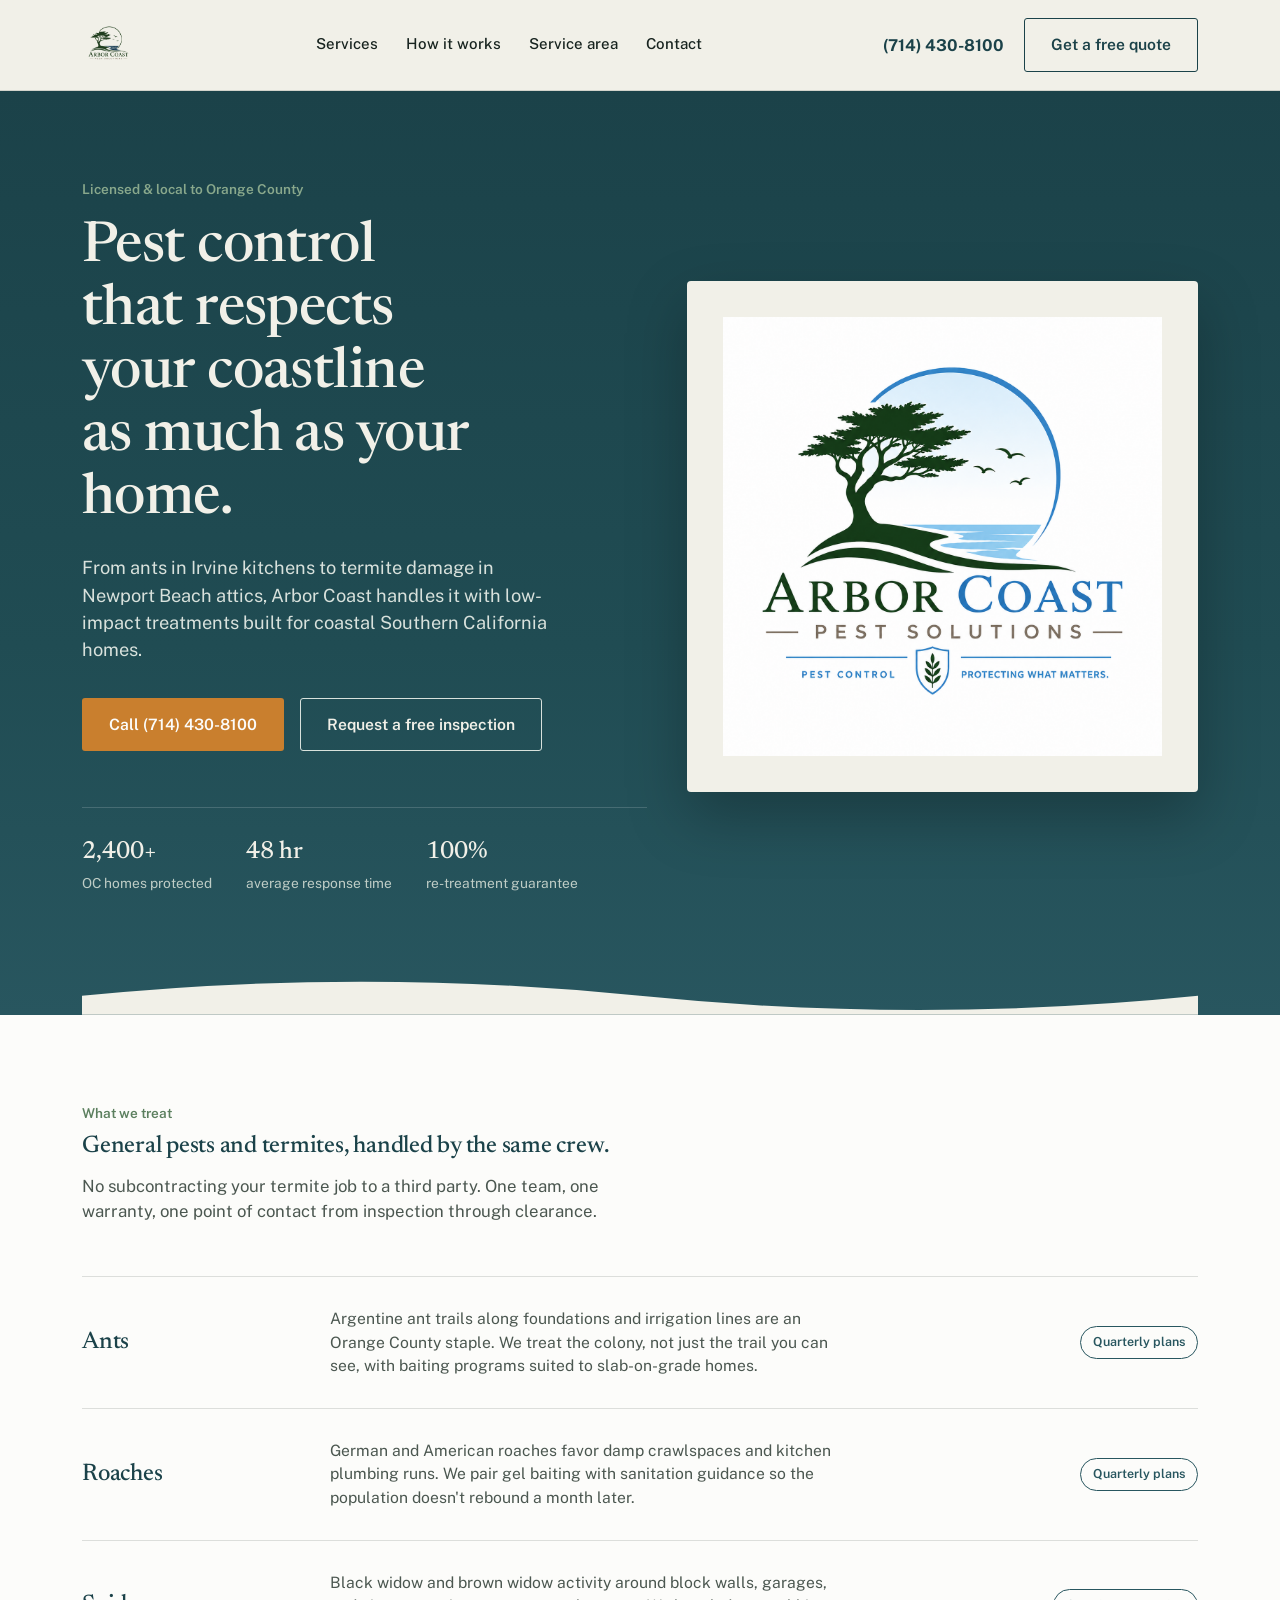
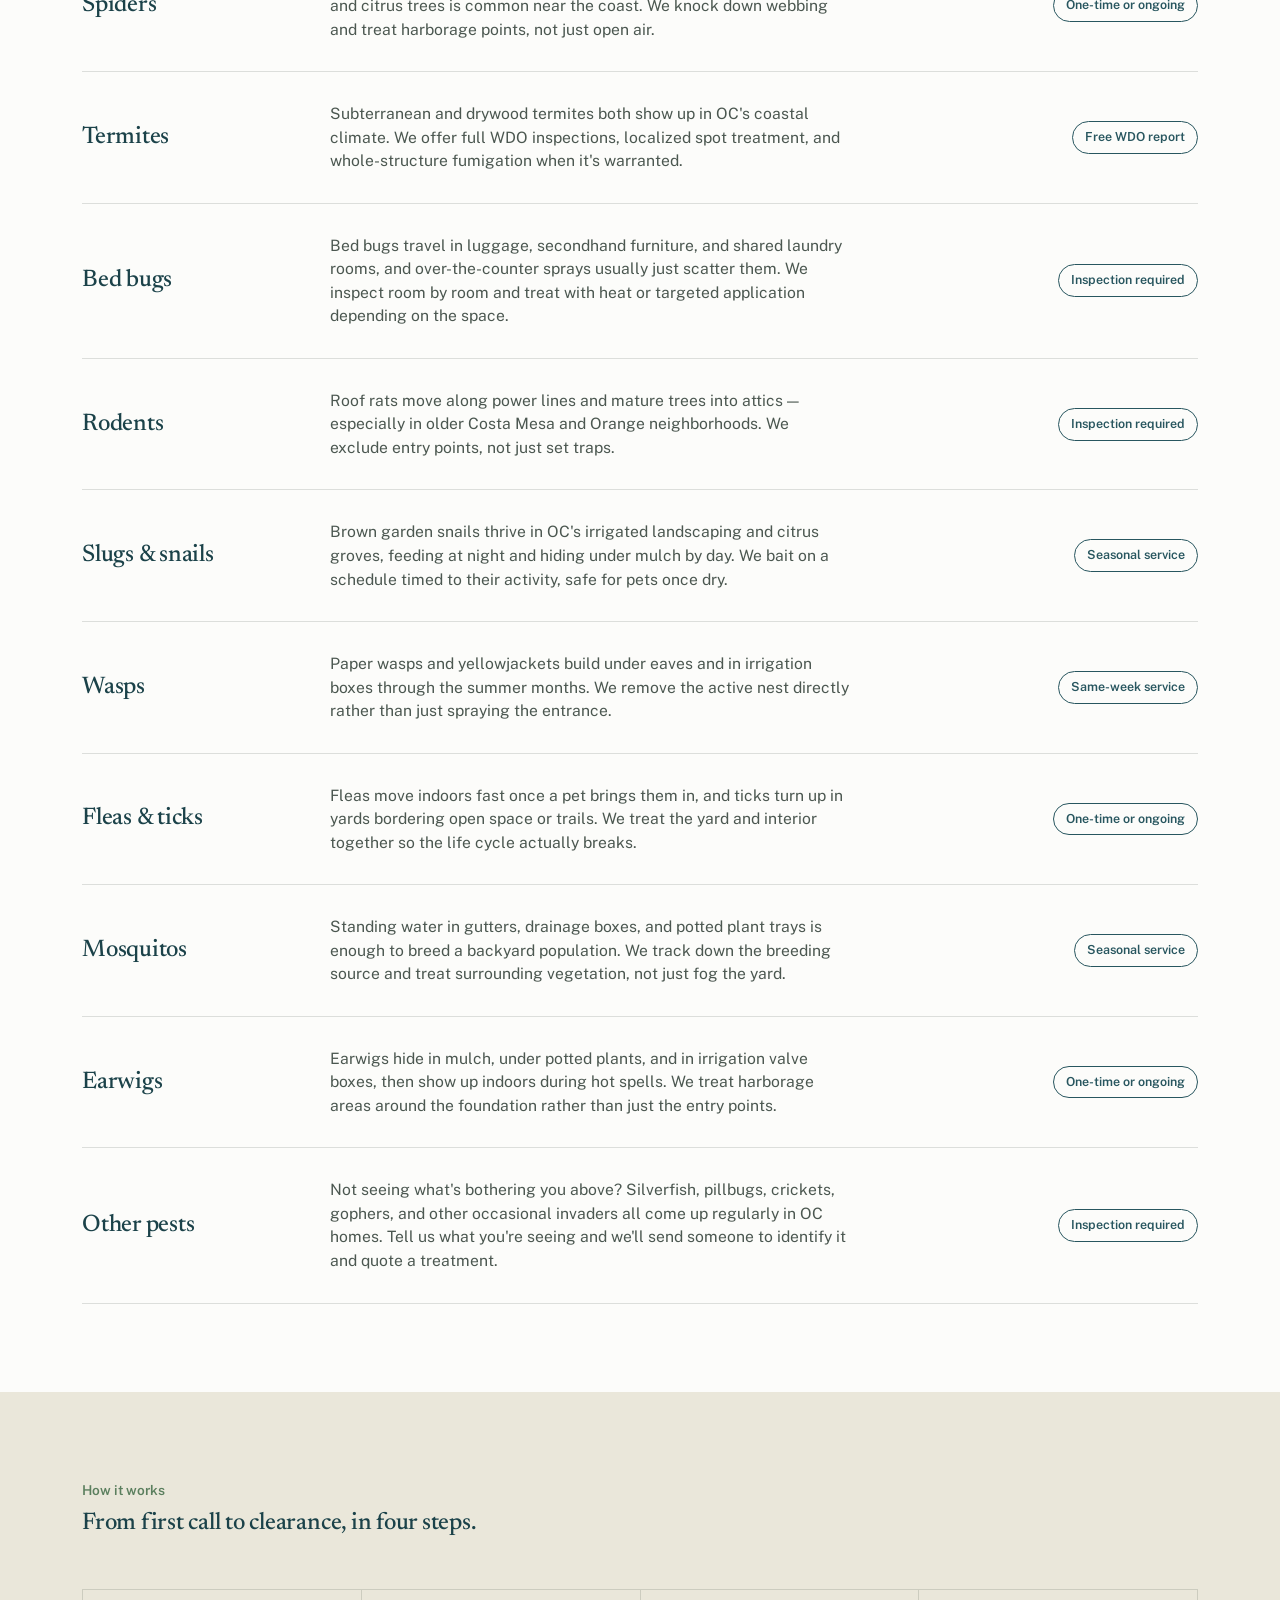
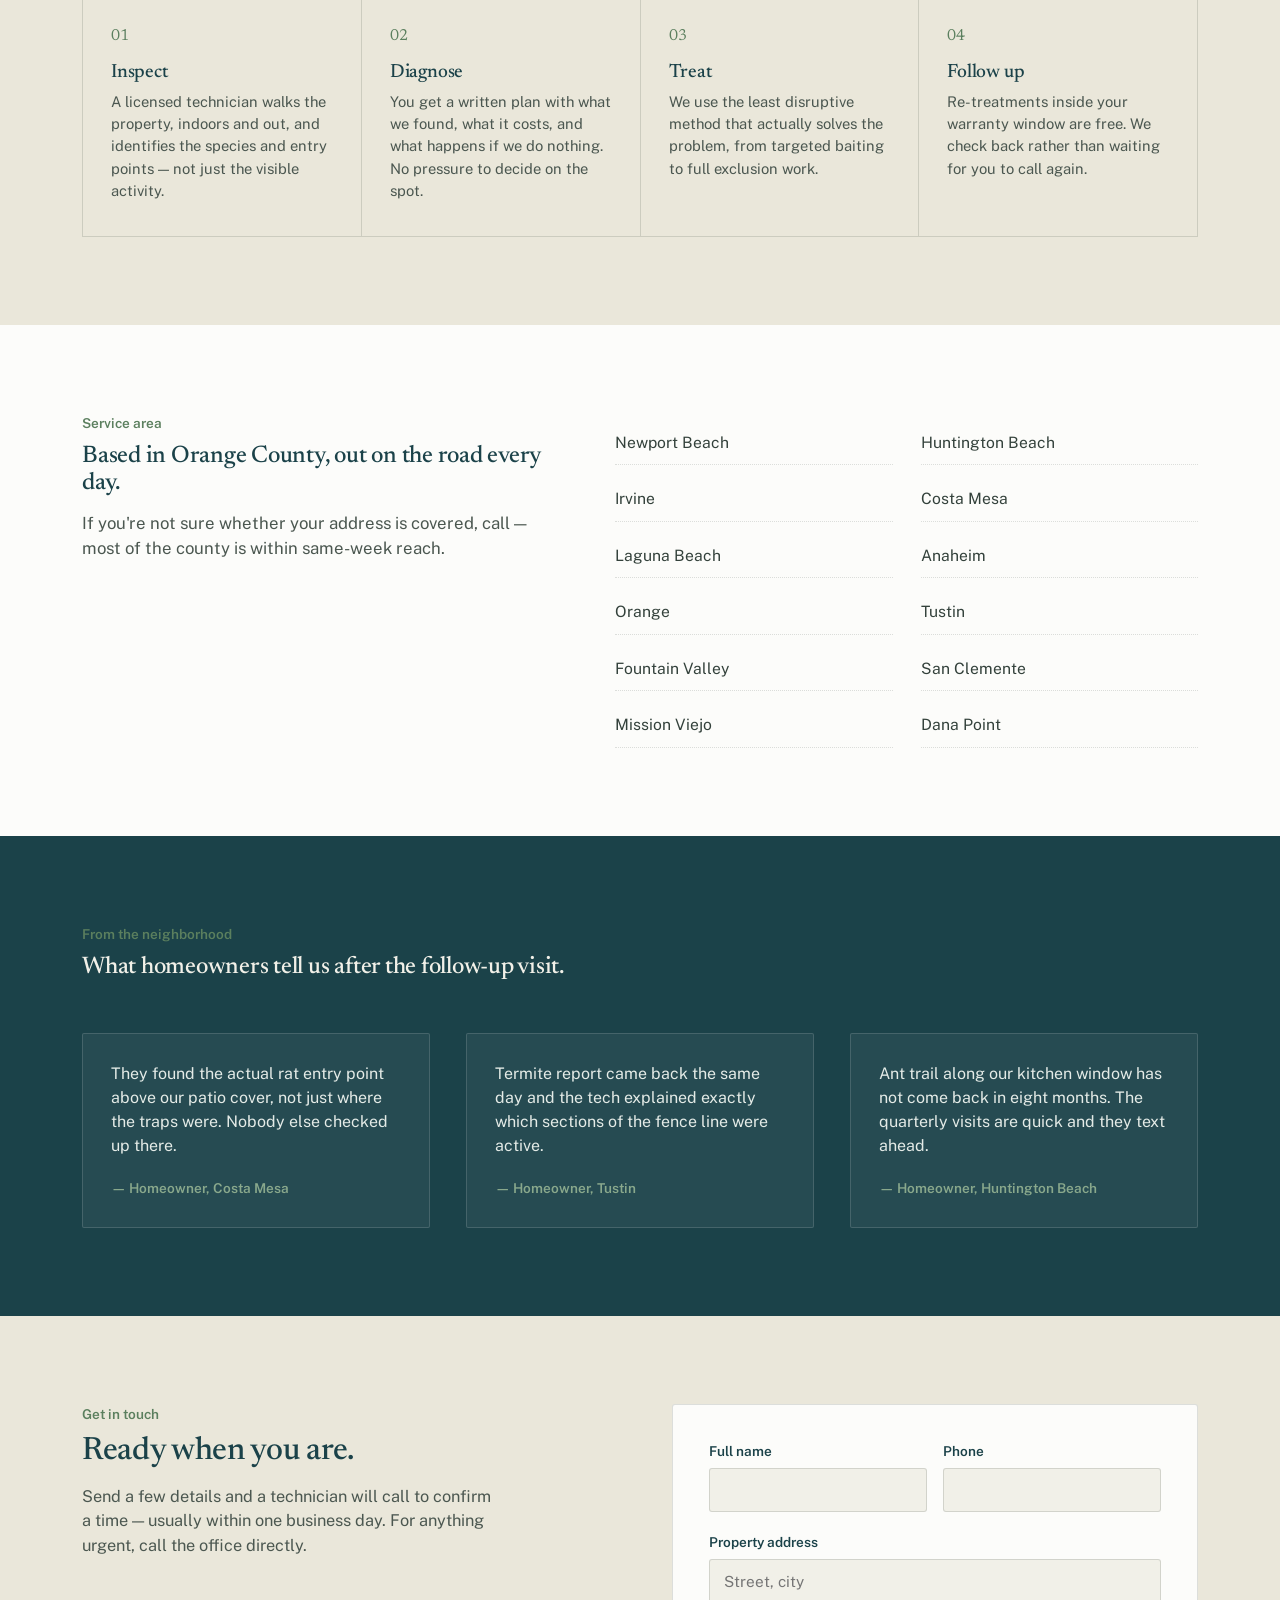
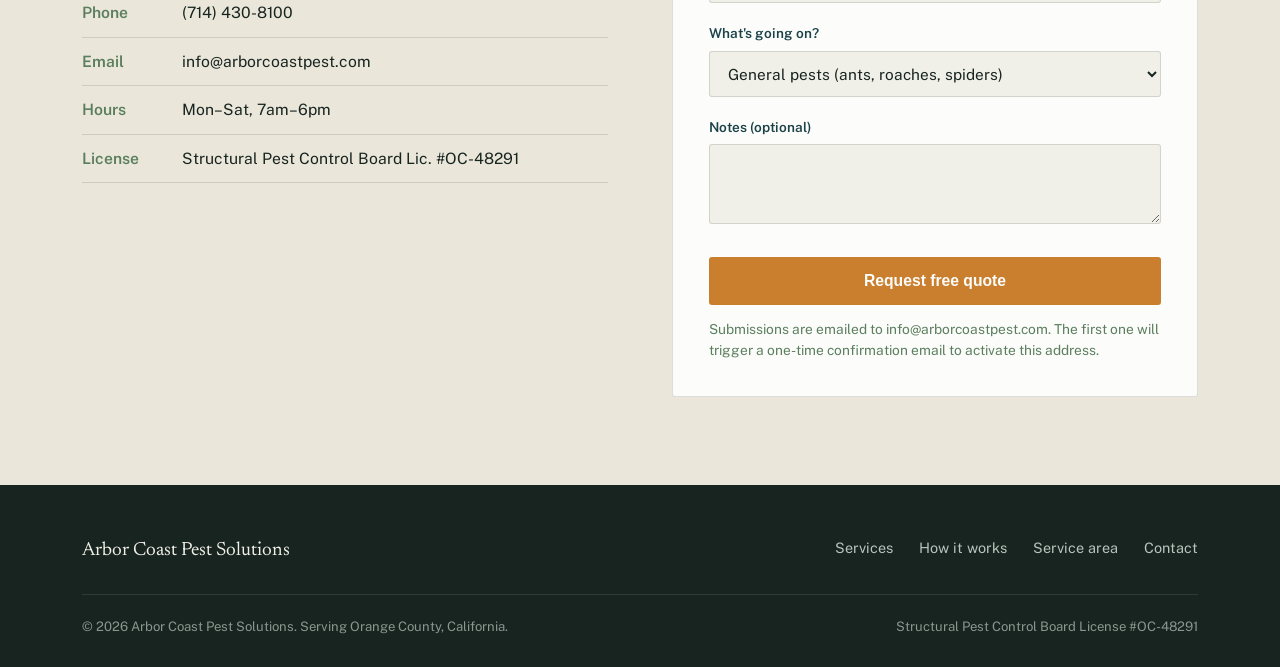
==== index.html @ d0dc1630 "updated link for styles" ====
<!DOCTYPE html>
<html lang="en">
<head>
<meta charset="UTF-8">
<meta name="viewport" content="width=device-width, initial-scale=1.0">
<title>Arbor Coast Pest Solutions | Orange County Pest & Termite Control</title>
<link rel="preconnect" href="https://fonts.googleapis.com">
<link rel="preconnect" href="https://fonts.gstatic.com" crossorigin>
<link href="https://fonts.googleapis.com/css2?family=Newsreader:ital,opsz,wght@0,6..72,400;0,6..72,500;0,6..72,600;1,6..72,400&family=Public+Sans:wght@400;500;600;700&display=swap" rel="stylesheet">
<link rel="stylesheet" href="css/styles.css">
</head>
<body>

<header>
  <div class="header-row">
    <a class="logo" href="#">
      <img src="images/header-logo.png" alt="Arbor Coast Pest Solutions">
    </a>
    <nav class="nav-links">
      <a href="#services">Services</a>
      <a href="#process">How it works</a>
      <a href="#coverage">Service area</a>
      <a href="#contact">Contact</a>
    </nav>
    <div class="header-cta">
      <a class="phone-link" href="tel:+17144308100">(714) 430-8100</a>
      <a class="btn btn-outline" href="#contact">Get a free quote</a>
    </div>
  </div>
</header>

<section class="hero">
  <div class="wrap">
    <div class="hero-grid">
      <div>
        <div class="hero-eyebrow">Licensed &amp; local to Orange County</div>
        <h1>Pest control that respects your coastline as much as your home.</h1>
        <p class="lede">From ants in Irvine kitchens to termite damage in Newport Beach attics, Arbor Coast handles it with low-impact treatments built for coastal Southern California homes.</p>
        <div class="hero-ctas">
          <a class="btn btn-amber" href="tel:+17144308100">Call (714) 430-8100</a>
          <a class="btn btn-outline" style="border-color:#D8E1DC;color:#F1F0E8;" href="#contact">Request a free inspection</a>
        </div>
        <div class="hero-trust">
          <div><strong>2,400+</strong>OC homes protected</div>
          <div><strong>48 hr</strong>average response time</div>
          <div><strong>100%</strong>re-treatment guarantee</div>
        </div>
      </div>
      <div class="hero-image">
        <img src="images/hero-logo.png" alt="Arbor Coast Pest Solutions logo">
      </div>
    </div>

    <svg class="horizon" viewBox="0 0 1180 60" preserveAspectRatio="none" xmlns="http://www.w3.org/2000/svg">
      <path d="M0 40 Q295 10 590 40 T1180 40 V60 H0 Z" fill="#F1F0E8"/>
    </svg>
  </div>
</section>

<section class="services" id="services">
  <div class="wrap">
    <div class="section-head">
      <div class="kicker">What we treat</div>
      <h2>General pests and termites, handled by the same crew.</h2>
      <p>No subcontracting your termite job to a third party. One team, one warranty, one point of contact from inspection through clearance.</p>
    </div>
    <div class="service-list">
      <div class="service-row">
        <h3>Ants</h3>
        <p>Argentine ant trails along foundations and irrigation lines are an Orange County staple. We treat the colony, not just the trail you can see, with baiting programs suited to slab-on-grade homes.</p>
        <span class="service-tag">Quarterly plans</span>
      </div>
      <div class="service-row">
        <h3>Roaches</h3>
        <p>German and American roaches favor damp crawlspaces and kitchen plumbing runs. We pair gel baiting with sanitation guidance so the population doesn't rebound a month later.</p>
        <span class="service-tag">Quarterly plans</span>
      </div>
      <div class="service-row">
        <h3>Spiders</h3>
        <p>Black widow and brown widow activity around block walls, garages, and citrus trees is common near the coast. We knock down webbing and treat harborage points, not just open air.</p>
        <span class="service-tag">One-time or ongoing</span>
      </div>
      <div class="service-row">
        <h3>Termites</h3>
        <p>Subterranean and drywood termites both show up in OC's coastal climate. We offer full WDO inspections, localized spot treatment, and whole-structure fumigation when it's warranted.</p>
        <span class="service-tag">Free WDO report</span>
      </div>
      <div class="service-row">
        <h3>Bed bugs</h3>
        <p>Bed bugs travel in luggage, secondhand furniture, and shared laundry rooms, and over-the-counter sprays usually just scatter them. We inspect room by room and treat with heat or targeted application depending on the space.</p>
        <span class="service-tag">Inspection required</span>
      </div>
      <div class="service-row">
        <h3>Rodents</h3>
        <p>Roof rats move along power lines and mature trees into attics — especially in older Costa Mesa and Orange neighborhoods. We exclude entry points, not just set traps.</p>
        <span class="service-tag">Inspection required</span>
      </div>
      <div class="service-row">
        <h3>Slugs &amp; snails</h3>
        <p>Brown garden snails thrive in OC's irrigated landscaping and citrus groves, feeding at night and hiding under mulch by day. We bait on a schedule timed to their activity, safe for pets once dry.</p>
        <span class="service-tag">Seasonal service</span>
      </div>
      <div class="service-row">
        <h3>Wasps</h3>
        <p>Paper wasps and yellowjackets build under eaves and in irrigation boxes through the summer months. We remove the active nest directly rather than just spraying the entrance.</p>
        <span class="service-tag">Same-week service</span>
      </div>
      <div class="service-row">
        <h3>Fleas &amp; ticks</h3>
        <p>Fleas move indoors fast once a pet brings them in, and ticks turn up in yards bordering open space or trails. We treat the yard and interior together so the life cycle actually breaks.</p>
        <span class="service-tag">One-time or ongoing</span>
      </div>
      <div class="service-row">
        <h3>Mosquitos</h3>
        <p>Standing water in gutters, drainage boxes, and potted plant trays is enough to breed a backyard population. We track down the breeding source and treat surrounding vegetation, not just fog the yard.</p>
        <span class="service-tag">Seasonal service</span>
      </div>
      <div class="service-row">
        <h3>Earwigs</h3>
        <p>Earwigs hide in mulch, under potted plants, and in irrigation valve boxes, then show up indoors during hot spells. We treat harborage areas around the foundation rather than just the entry points.</p>
        <span class="service-tag">One-time or ongoing</span>
      </div>
      <div class="service-row">
        <h3>Other pests</h3>
        <p>Not seeing what's bothering you above? Silverfish, pillbugs, crickets, gophers, and other occasional invaders all come up regularly in OC homes. Tell us what you're seeing and we'll send someone to identify it and quote a treatment.</p>
        <span class="service-tag">Inspection required</span>
      </div>
    </div>
  </div>
</section>

<section class="process" id="process">
  <div class="wrap">
    <div class="section-head">
      <div class="kicker">How it works</div>
      <h2>From first call to clearance, in four steps.</h2>
    </div>
    <div class="process-grid">
      <div class="process-step">
        <div class="process-num">01</div>
        <h3>Inspect</h3>
        <p>A licensed technician walks the property, indoors and out, and identifies the species and entry points — not just the visible activity.</p>
      </div>
      <div class="process-step">
        <div class="process-num">02</div>
        <h3>Diagnose</h3>
        <p>You get a written plan with what we found, what it costs, and what happens if we do nothing. No pressure to decide on the spot.</p>
      </div>
      <div class="process-step">
        <div class="process-num">03</div>
        <h3>Treat</h3>
        <p>We use the least disruptive method that actually solves the problem, from targeted baiting to full exclusion work.</p>
      </div>
      <div class="process-step">
        <div class="process-num">04</div>
        <h3>Follow up</h3>
        <p>Re-treatments inside your warranty window are free. We check back rather than waiting for you to call again.</p>
      </div>
    </div>
  </div>
</section>

<section class="coverage" id="coverage">
  <div class="wrap coverage-grid">
    <div class="section-head" style="margin-bottom:0;">
      <div class="kicker">Service area</div>
      <h2>Based in Orange County, out on the road every day.</h2>
      <p>If you're not sure whether your address is covered, call — most of the county is within same-week reach.</p>
    </div>
    <div>
      <div class="city-list">
        <div>Newport Beach</div>
        <div>Huntington Beach</div>
        <div>Irvine</div>
        <div>Costa Mesa</div>
        <div>Laguna Beach</div>
        <div>Anaheim</div>
        <div>Orange</div>
        <div>Tustin</div>
        <div>Fountain Valley</div>
        <div>San Clemente</div>
        <div>Mission Viejo</div>
        <div>Dana Point</div>
      </div>
    </div>
  </div>
</section>

<section class="testimonials">
  <div class="wrap">
    <div class="section-head">
      <div class="kicker">From the neighborhood</div>
      <h2>What homeowners tell us after the follow-up visit.</h2>
    </div>
    <div class="quote-row">
      <div class="quote-card">
        <p>They found the actual rat entry point above our patio cover, not just where the traps were. Nobody else checked up there.</p>
        <div class="quote-name">— Homeowner, Costa Mesa</div>
      </div>
      <div class="quote-card">
        <p>Termite report came back the same day and the tech explained exactly which sections of the fence line were active.</p>
        <div class="quote-name">— Homeowner, Tustin</div>
      </div>
      <div class="quote-card">
        <p>Ant trail along our kitchen window has not come back in eight months. The quarterly visits are quick and they text ahead.</p>
        <div class="quote-name">— Homeowner, Huntington Beach</div>
      </div>
    </div>
  </div>
</section>

<section class="contact" id="contact">
  <div class="wrap contact-grid">
    <div class="contact-info">
      <div class="kicker">Get in touch</div>
      <h2>Ready when you are.</h2>
      <p>Send a few details and a technician will call to confirm a time — usually within one business day. For anything urgent, call the office directly.</p>
      <div class="contact-detail">
        <div><span class="label">Phone</span><a href="tel:+17144308100">(714) 430-8100</a></div>
        <div><span class="label">Email</span><a href="mailto:info@arborcoastpest.com">info@arborcoastpest.com</a></div>
        <div><span class="label">Hours</span><span>Mon–Sat, 7am–6pm</span></div>
        <div><span class="label">License</span><span>Structural Pest Control Board Lic. #OC-48291</span></div>
      </div>
    </div>
    <form action="https://formsubmit.co/info@arborcoastpest.com" method="POST">
      <input type="hidden" name="_subject" value="New quote request — Arbor Coast Pest Solutions">
      <input type="hidden" name="_template" value="table">
      <input type="text" name="_honey" style="display:none" tabindex="-1" autocomplete="off">
      <div class="field-row">
        <div class="field">
          <label for="name">Full name</label>
          <input id="name" name="name" type="text" required>
        </div>
        <div class="field">
          <label for="phone">Phone</label>
          <input id="phone" name="phone" type="tel" required>
        </div>
      </div>
      <div class="field">
        <label for="address">Property address</label>
        <input id="address" name="address" type="text" placeholder="Street, city">
      </div>
      <div class="field">
        <label for="issue">What's going on?</label>
        <select id="issue" name="issue">
          <option>General pests (ants, roaches, spiders)</option>
          <option>Termites / WDO inspection</option>
          <option>Bed bugs</option>
          <option>Rodents</option>
          <option>Wasps</option>
          <option>Fleas / ticks</option>
          <option>Mosquitos</option>
          <option>Other pest</option>
          <option>Not sure — I'd like an inspection</option>
        </select>
      </div>
      <div class="field">
        <label for="notes">Notes (optional)</label>
        <textarea id="notes" name="notes" rows="3"></textarea>
      </div>
      <button class="btn btn-amber" type="submit">Request free quote</button>
      <p class="form-note" style="margin-top:14px;font-size:0.86rem;color:var(--sage);">Submissions are emailed to info@arborcoastpest.com. The first one will trigger a one-time confirmation email to activate this address.</p>
    </form>
  </div>
</section>

<footer>
  <div class="wrap">
    <div class="footer-row">
      <div class="footer-brand">Arbor Coast Pest Solutions</div>
      <div class="footer-links">
        <a href="#services">Services</a>
        <a href="#process">How it works</a>
        <a href="#coverage">Service area</a>
        <a href="#contact">Contact</a>
      </div>
    </div>
    <div class="footer-bottom">
      <div>© 2026 Arbor Coast Pest Solutions. Serving Orange County, California.</div>
      <div>Structural Pest Control Board License #OC-48291</div>
    </div>
  </div>
</footer>

</body>
</html>
---- css/styles.css ----
:root{
    --ink:#182420;
    --teal-deep:#1B4249;
    --teal-mid:#28565F;
    --sage:#5B7F5E;
    --sage-light:#89A88C;
    --sand:#F1F0E8;
    --sand-warm:#EAE7DA;
    --amber:#C97F2E;
    --amber-dark:#A5661F;
    --line:rgba(24,36,32,0.14);
    --white:#FCFCFA;
  }
  *{box-sizing:border-box;margin:0;padding:0;}
  html{scroll-behavior:smooth;}
  body{
    background:var(--sand);
    color:var(--ink);
    font-family:'Public Sans',sans-serif;
    line-height:1.5;
    -webkit-font-smoothing:antialiased;
  }
  h1,h2,h3{
    font-family:'Newsreader',serif;
    font-weight:500;
    line-height:1.12;
    letter-spacing:-0.01em;
    color:var(--teal-deep);
  }
  a{color:inherit;text-decoration:none;}
  img,svg{display:block;max-width:100%;}
  .wrap{max-width:1180px;margin:0 auto;padding:0 32px;}
  .btn{
    display:inline-flex;align-items:center;gap:8px;
    padding:14px 26px;
    border-radius:3px;
    font-weight:600;
    font-size:0.98rem;
    border:1.5px solid transparent;
    cursor:pointer;
    transition:transform 0.15s ease, box-shadow 0.15s ease;
  }
  .btn:focus-visible{outline:2px solid var(--teal-deep);outline-offset:3px;}
  .btn-amber{background:var(--amber);color:var(--white);}
  .btn-amber:hover{background:var(--amber-dark);}
  .btn-outline{border-color:var(--teal-deep);color:var(--teal-deep);background:transparent;}
  .btn-outline:hover{background:var(--teal-deep);color:var(--white);}

  /* ---------- Header ---------- */
  header{
    position:sticky;top:0;z-index:50;
    background:rgba(241,240,232,0.92);
    backdrop-filter:blur(6px);
    border-bottom:1px solid var(--line);
  }
  .header-row{
    display:flex;align-items:center;justify-content:space-between;
    padding:18px 32px;
    max-width:1180px;margin:0 auto;
  }
  .logo{
    display:flex;align-items:center;
  }
  .logo img{
    height:52px;
    width:auto;
    display:block;
  }
  nav{display:flex;align-items:center;gap:34px;}
  nav a{font-size:0.94rem;font-weight:500;color:var(--ink);}
  nav a:hover{color:var(--teal-deep);}
  .nav-links{display:flex;gap:28px;}
  .header-cta{display:flex;align-items:center;gap:20px;}
  .phone-link{font-weight:700;font-size:1.02rem;color:var(--teal-deep);}
  @media (max-width:860px){
    .nav-links{display:none;}
  }

  /* ---------- Hero ---------- */
  .hero{
    position:relative;
    overflow:hidden;
    background:linear-gradient(180deg,#1B4249 0%,#204c53 60%,#28565F 100%);
    color:var(--sand);
    padding:88px 0 0;
  }
  .hero-grid{
    display:grid;grid-template-columns:1.05fr 0.95fr;gap:40px;
    align-items:center;
  }
  .hero-eyebrow{
    font-size:0.85rem;font-weight:600;color:var(--sage-light);
    margin-bottom:18px;
  }
  .hero h1{
    color:var(--sand);
    font-size:clamp(2.4rem,4.4vw,3.6rem);
    max-width:11.5ch;
  }
  .hero p.lede{
    margin-top:22px;
    font-size:1.14rem;
    max-width:44ch;
    color:#D8E1DC;
  }
  .hero-ctas{display:flex;gap:16px;margin-top:34px;flex-wrap:wrap;}
  .hero-trust{
    display:flex;gap:34px;margin-top:56px;
    padding-top:26px;border-top:1px solid rgba(255,255,255,0.16);
    flex-wrap:wrap;
  }
  .hero-trust div{font-size:0.86rem;color:#BFCDC6;}
  .hero-trust strong{
    display:block;font-family:'Newsreader',serif;font-weight:500;
    font-size:1.55rem;color:var(--sand);margin-bottom:2px;
  }
  .hero-image{
    background:var(--sand);
    border-radius:4px;
    padding:36px;
    box-shadow:0 24px 60px rgba(0,0,0,0.25);
  }
  .hero-image img{
    width:100%;height:auto;
    display:block;
  }
  .horizon{
    width:100%;height:auto;display:block;margin-top:64px;
  }
  @media (max-width:900px){
    .hero-grid{grid-template-columns:1fr;}
  }

  /* ---------- Section basics ---------- */
  section{padding:88px 0;}
  .section-head{max-width:56ch;margin-bottom:52px;}
  .section-head p{margin-top:14px;font-size:1.05rem;color:#4B5750;}
  .kicker{
    font-size:0.85rem;font-weight:600;color:var(--sage);margin-bottom:10px;
  }

  /* ---------- Services ---------- */
  .services{background:var(--white);}
  .service-list{
    display:flex;flex-direction:column;
    border-top:1px solid var(--line);
  }
  .service-row{
    display:grid;grid-template-columns:220px 1fr 140px;
    gap:28px;align-items:center;
    padding:30px 0;
    border-bottom:1px solid var(--line);
  }
  .service-row h3{font-size:1.5rem;font-weight:500;}
  .service-row p{color:#4B5750;font-size:0.98rem;max-width:52ch;}
  .service-tag{
    justify-self:end;
    font-size:0.78rem;font-weight:600;color:var(--teal-mid);
    border:1px solid var(--teal-mid);
    padding:6px 12px;border-radius:20px;
    white-space:nowrap;
  }
  @media (max-width:760px){
    .service-row{grid-template-columns:1fr;gap:8px;}
    .service-tag{justify-self:start;}
  }

  /* ---------- Process ---------- */
  .process{background:var(--sand-warm);}
  .process-grid{
    display:grid;grid-template-columns:repeat(4,1fr);gap:0;
    border-top:1px solid var(--line);border-left:1px solid var(--line);
  }
  .process-step{
    padding:34px 28px;
    border-right:1px solid var(--line);
    border-bottom:1px solid var(--line);
  }
  .process-num{
    font-family:'Newsreader',serif;font-size:1rem;color:var(--sage);
    margin-bottom:14px;
  }
  .process-step h3{font-size:1.2rem;margin-bottom:8px;font-weight:500;}
  .process-step p{font-size:0.92rem;color:#4B5750;}
  @media (max-width:900px){
    .process-grid{grid-template-columns:1fr 1fr;}
  }
  @media (max-width:560px){
    .process-grid{grid-template-columns:1fr;}
  }

  /* ---------- Coverage ---------- */
  .coverage{background:var(--white);}
  .coverage-grid{display:grid;grid-template-columns:0.9fr 1.1fr;gap:56px;align-items:start;}
  .city-list{
    display:grid;grid-template-columns:1fr 1fr;
    gap:12px 28px;margin-top:8px;
  }
  .city-list div{
    font-size:0.98rem;padding:10px 0;
    border-bottom:1px dotted var(--line);
    color:#33413B;
  }
  @media (max-width:860px){
    .coverage-grid{grid-template-columns:1fr;}
  }

  /* ---------- Testimonials ---------- */
  .testimonials{background:var(--teal-deep);color:var(--sand);}
  .testimonials .section-head h2{color:var(--sand);}
  .testimonials .section-head p{color:#C7D4CD;}
  .quote-row{
    display:grid;grid-template-columns:repeat(3,1fr);gap:36px;
  }
  .quote-card{
    background:rgba(255,255,255,0.05);
    border:1px solid rgba(255,255,255,0.14);
    padding:28px;border-radius:2px;
  }
  .quote-card p{font-size:1rem;color:#E4EBE7;}
  .quote-name{
    margin-top:20px;font-size:0.85rem;font-weight:600;color:var(--sage-light);
  }
  @media (max-width:860px){
    .quote-row{grid-template-columns:1fr;}
  }

  /* ---------- Contact / form ---------- */
  .contact{background:var(--sand-warm);}
  .contact-grid{
    display:grid;grid-template-columns:1fr 1fr;gap:64px;align-items:start;
  }
  .contact-info h2{font-size:2rem;}
  .contact-info p{margin-top:14px;color:#4B5750;font-size:1.02rem;max-width:42ch;}
  .contact-detail{margin-top:32px;}
  .contact-detail div{
    display:flex;gap:12px;padding:12px 0;
    border-bottom:1px solid var(--line);
    font-size:0.98rem;
  }
  .contact-detail span.label{color:var(--sage);font-weight:600;min-width:88px;}

  form{
    background:var(--white);
    border:1px solid var(--line);
    padding:36px;border-radius:3px;
  }
  .field{margin-bottom:20px;}
  .field label{
    display:block;font-size:0.85rem;font-weight:600;margin-bottom:7px;color:var(--teal-deep);
  }
  .field input,.field select,.field textarea{
    width:100%;padding:12px 14px;
    border:1.5px solid var(--line);border-radius:3px;
    font-family:inherit;font-size:0.96rem;background:var(--sand);
    color:var(--ink);
  }
  .field input:focus,.field select:focus,.field textarea:focus{
    outline:none;border-color:var(--teal-mid);
  }
  .field-row{display:grid;grid-template-columns:1fr 1fr;gap:16px;}
  form .btn{width:100%;justify-content:center;margin-top:6px;}
  @media (max-width:860px){
    .contact-grid{grid-template-columns:1fr;}
  }

  /* ---------- Footer ---------- */
  footer{
    background:var(--ink);color:#B9C4BE;
    padding:52px 0 30px;
  }
  .footer-row{
    display:flex;justify-content:space-between;flex-wrap:wrap;gap:24px;
    padding-bottom:28px;border-bottom:1px solid rgba(255,255,255,0.1);
  }
  .footer-brand{font-family:'Newsreader',serif;color:var(--sand);font-size:1.2rem;}
  .footer-links{display:flex;gap:26px;flex-wrap:wrap;font-size:0.9rem;}
  .footer-bottom{
    display:flex;justify-content:space-between;flex-wrap:wrap;gap:10px;
    padding-top:22px;font-size:0.82rem;color:#8A968F;
  }
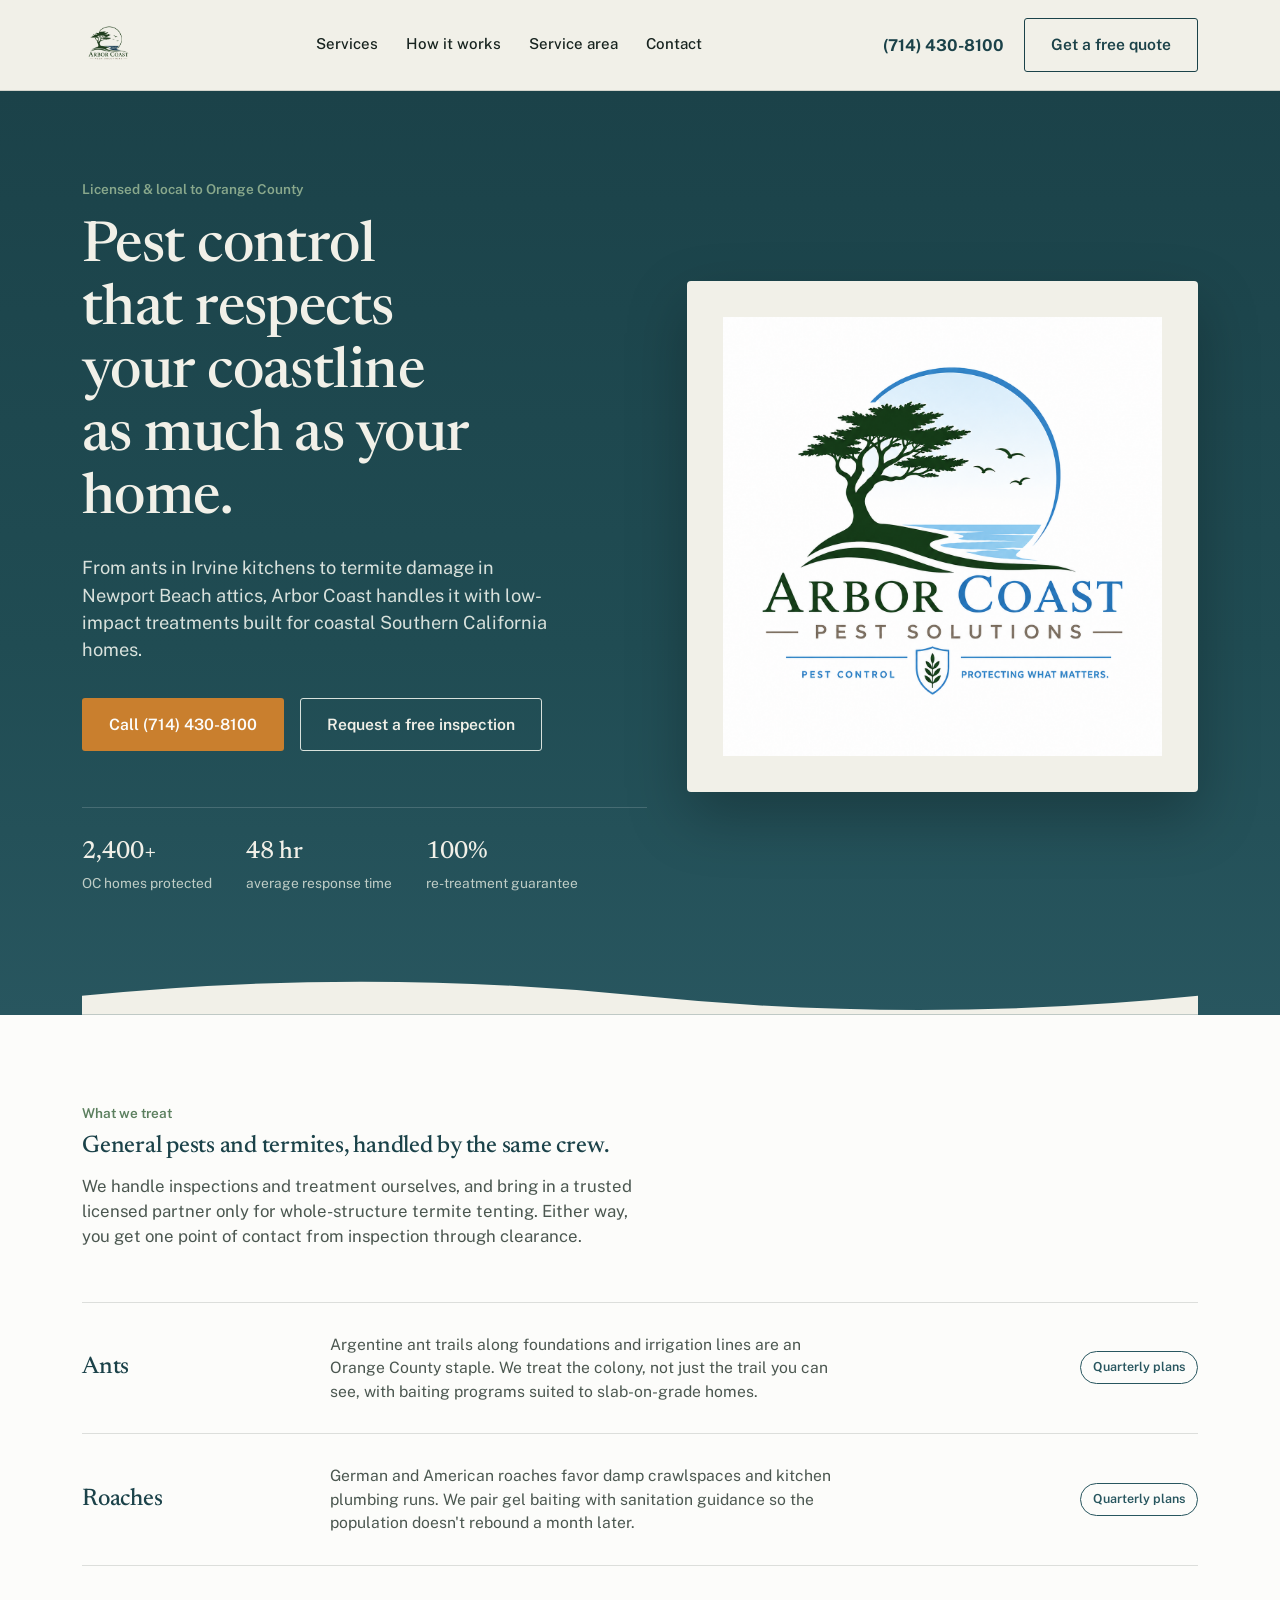
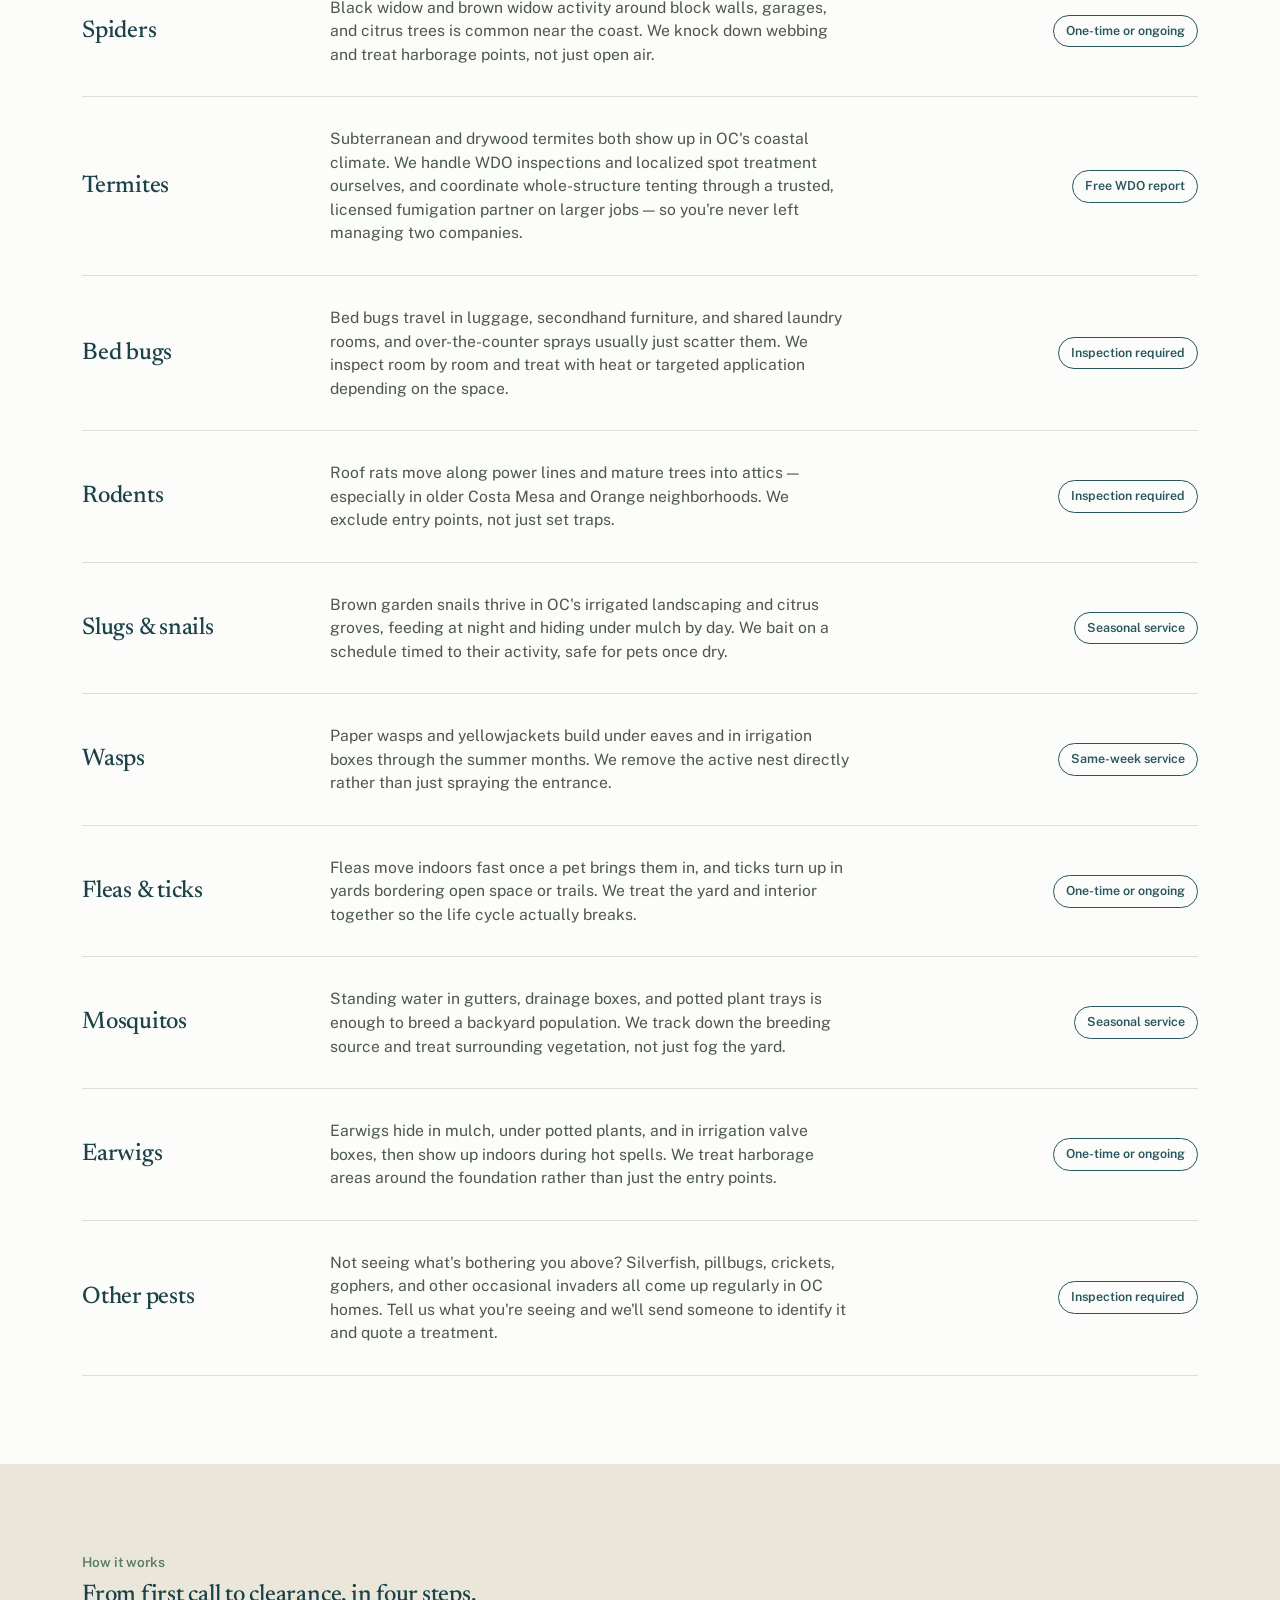
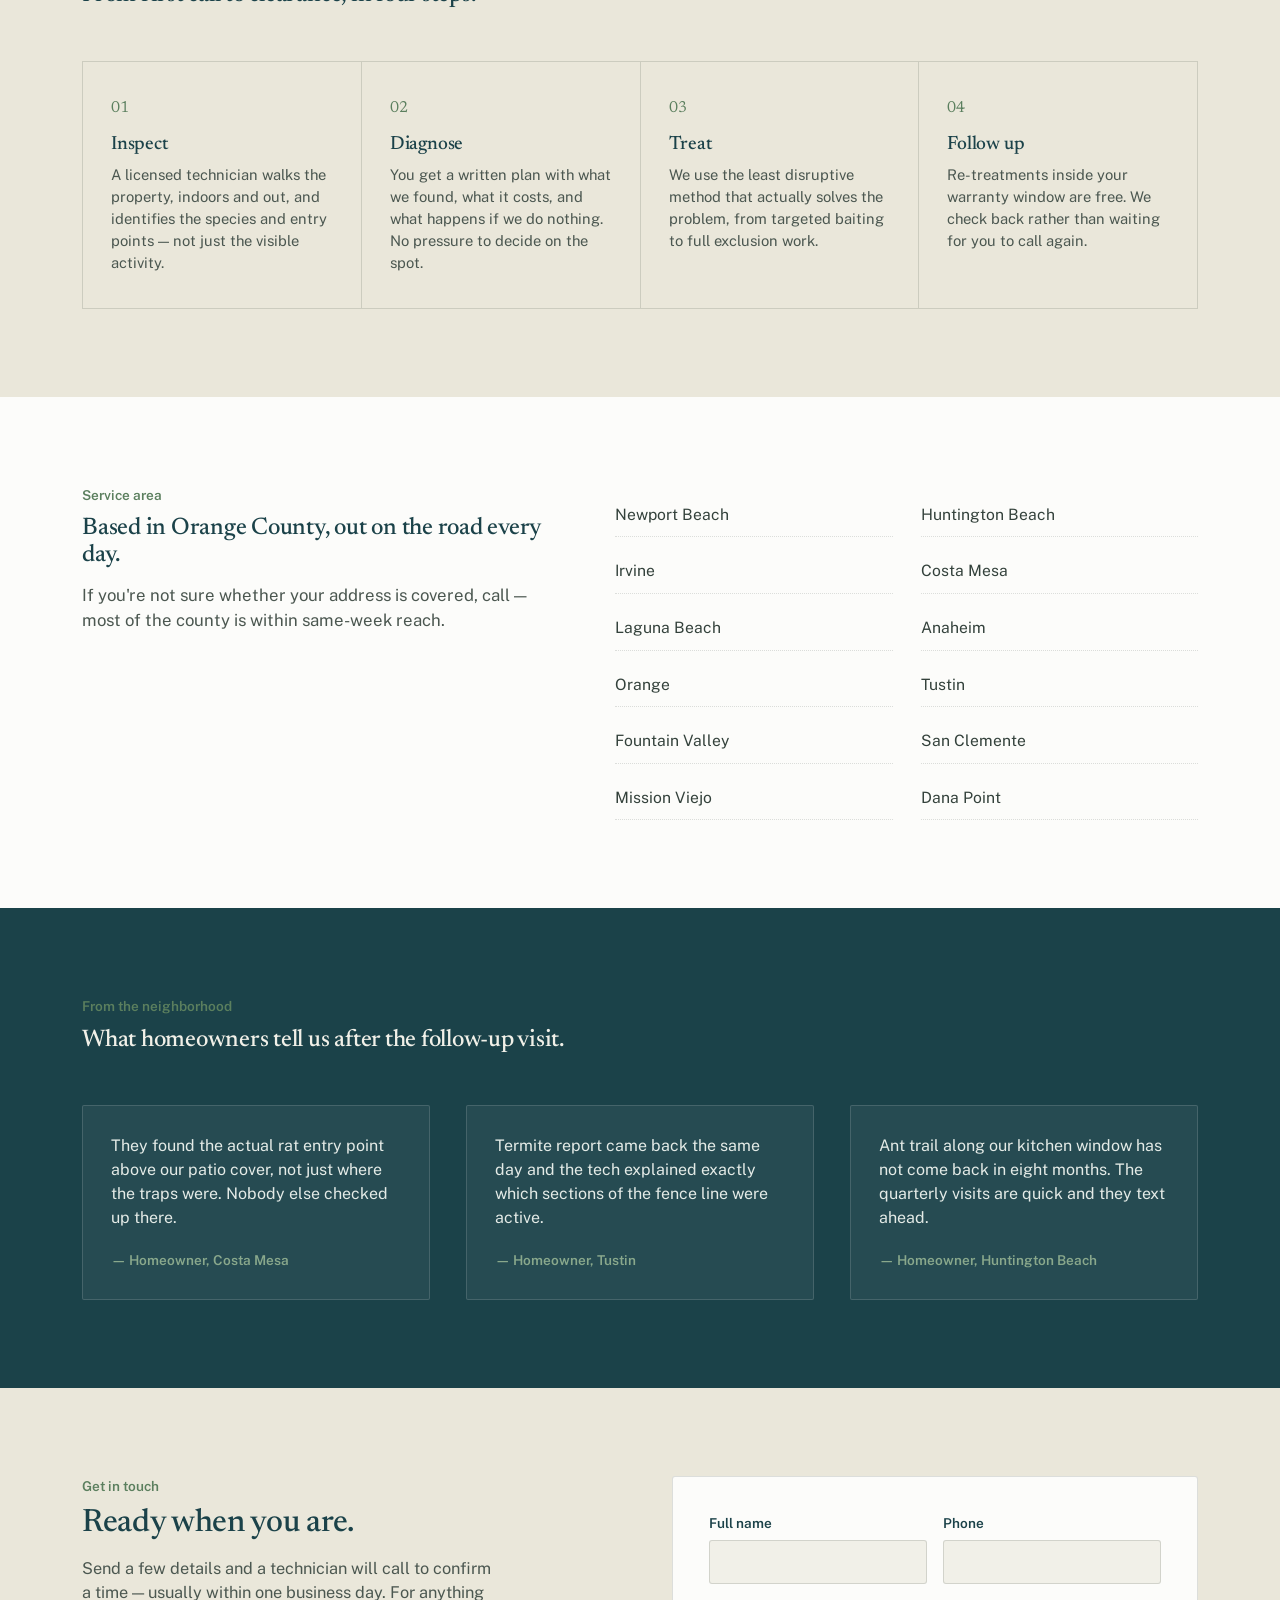
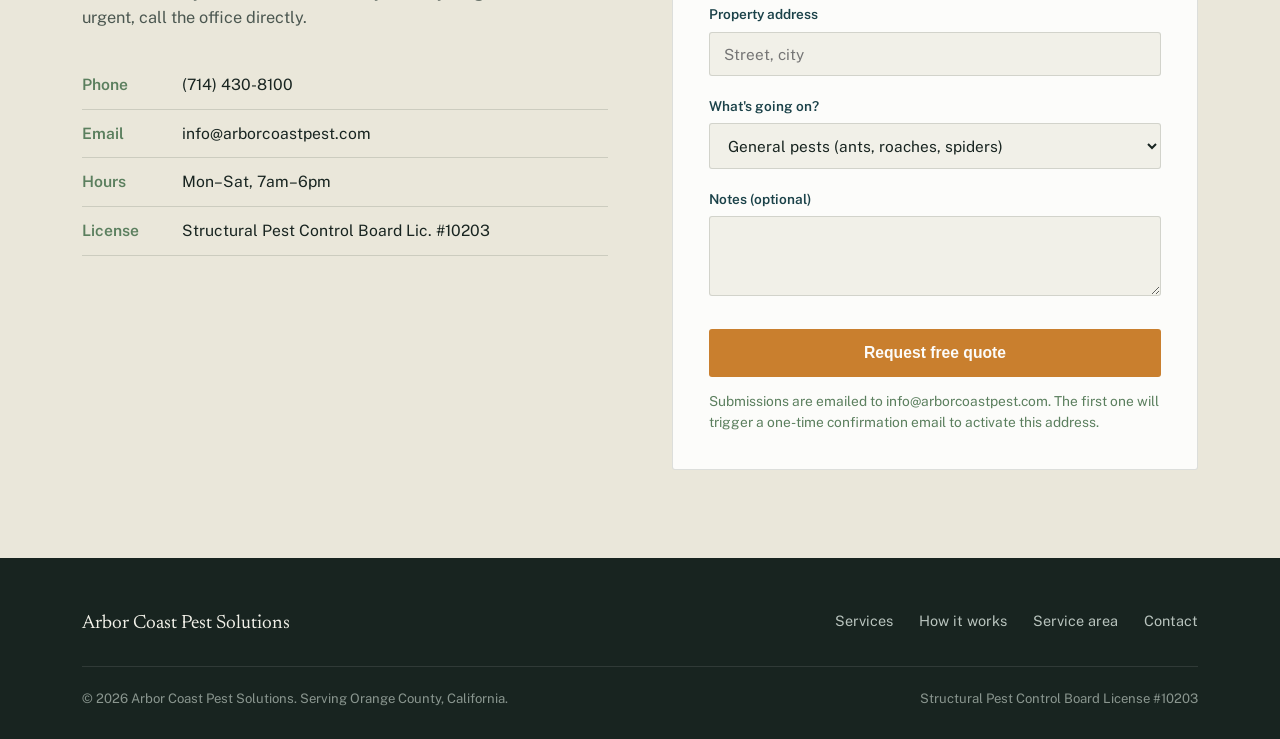
==== commit 01e5a534: "changed verbage for termites" ====
--- a/index.html
+++ b/index.html
@@ -62,7 +62,7 @@
     <div class="section-head">
       <div class="kicker">What we treat</div>
       <h2>General pests and termites, handled by the same crew.</h2>
-      <p>No subcontracting your termite job to a third party. One team, one warranty, one point of contact from inspection through clearance.</p>
+      <p>We handle inspections and treatment ourselves, and bring in a trusted licensed partner only for whole-structure termite tenting. Either way, you get one point of contact from inspection through clearance.</p>
     </div>
     <div class="service-list">
       <div class="service-row">
@@ -82,7 +82,7 @@
       </div>
       <div class="service-row">
         <h3>Termites</h3>
-        <p>Subterranean and drywood termites both show up in OC's coastal climate. We offer full WDO inspections, localized spot treatment, and whole-structure fumigation when it's warranted.</p>
+        <p>Subterranean and drywood termites both show up in OC's coastal climate. We handle WDO inspections and localized spot treatment ourselves, and coordinate whole-structure tenting through a trusted, licensed fumigation partner on larger jobs — so you're never left managing two companies.</p>
         <span class="service-tag">Free WDO report</span>
       </div>
       <div class="service-row">
@@ -219,7 +219,7 @@
         <div><span class="label">Phone</span><a href="tel:+17144308100">(714) 430-8100</a></div>
         <div><span class="label">Email</span><a href="mailto:info@arborcoastpest.com">info@arborcoastpest.com</a></div>
         <div><span class="label">Hours</span><span>Mon–Sat, 7am–6pm</span></div>
-        <div><span class="label">License</span><span>Structural Pest Control Board Lic. #OC-48291</span></div>
+        <div><span class="label">License</span><span>Structural Pest Control Board Lic. #10203</span></div>
       </div>
     </div>
     <form action="https://formsubmit.co/info@arborcoastpest.com" method="POST">
@@ -277,7 +277,7 @@
     </div>
     <div class="footer-bottom">
       <div>© 2026 Arbor Coast Pest Solutions. Serving Orange County, California.</div>
-      <div>Structural Pest Control Board License #OC-48291</div>
+      <div>Structural Pest Control Board License #10203</div>
     </div>
   </div>
 </footer>
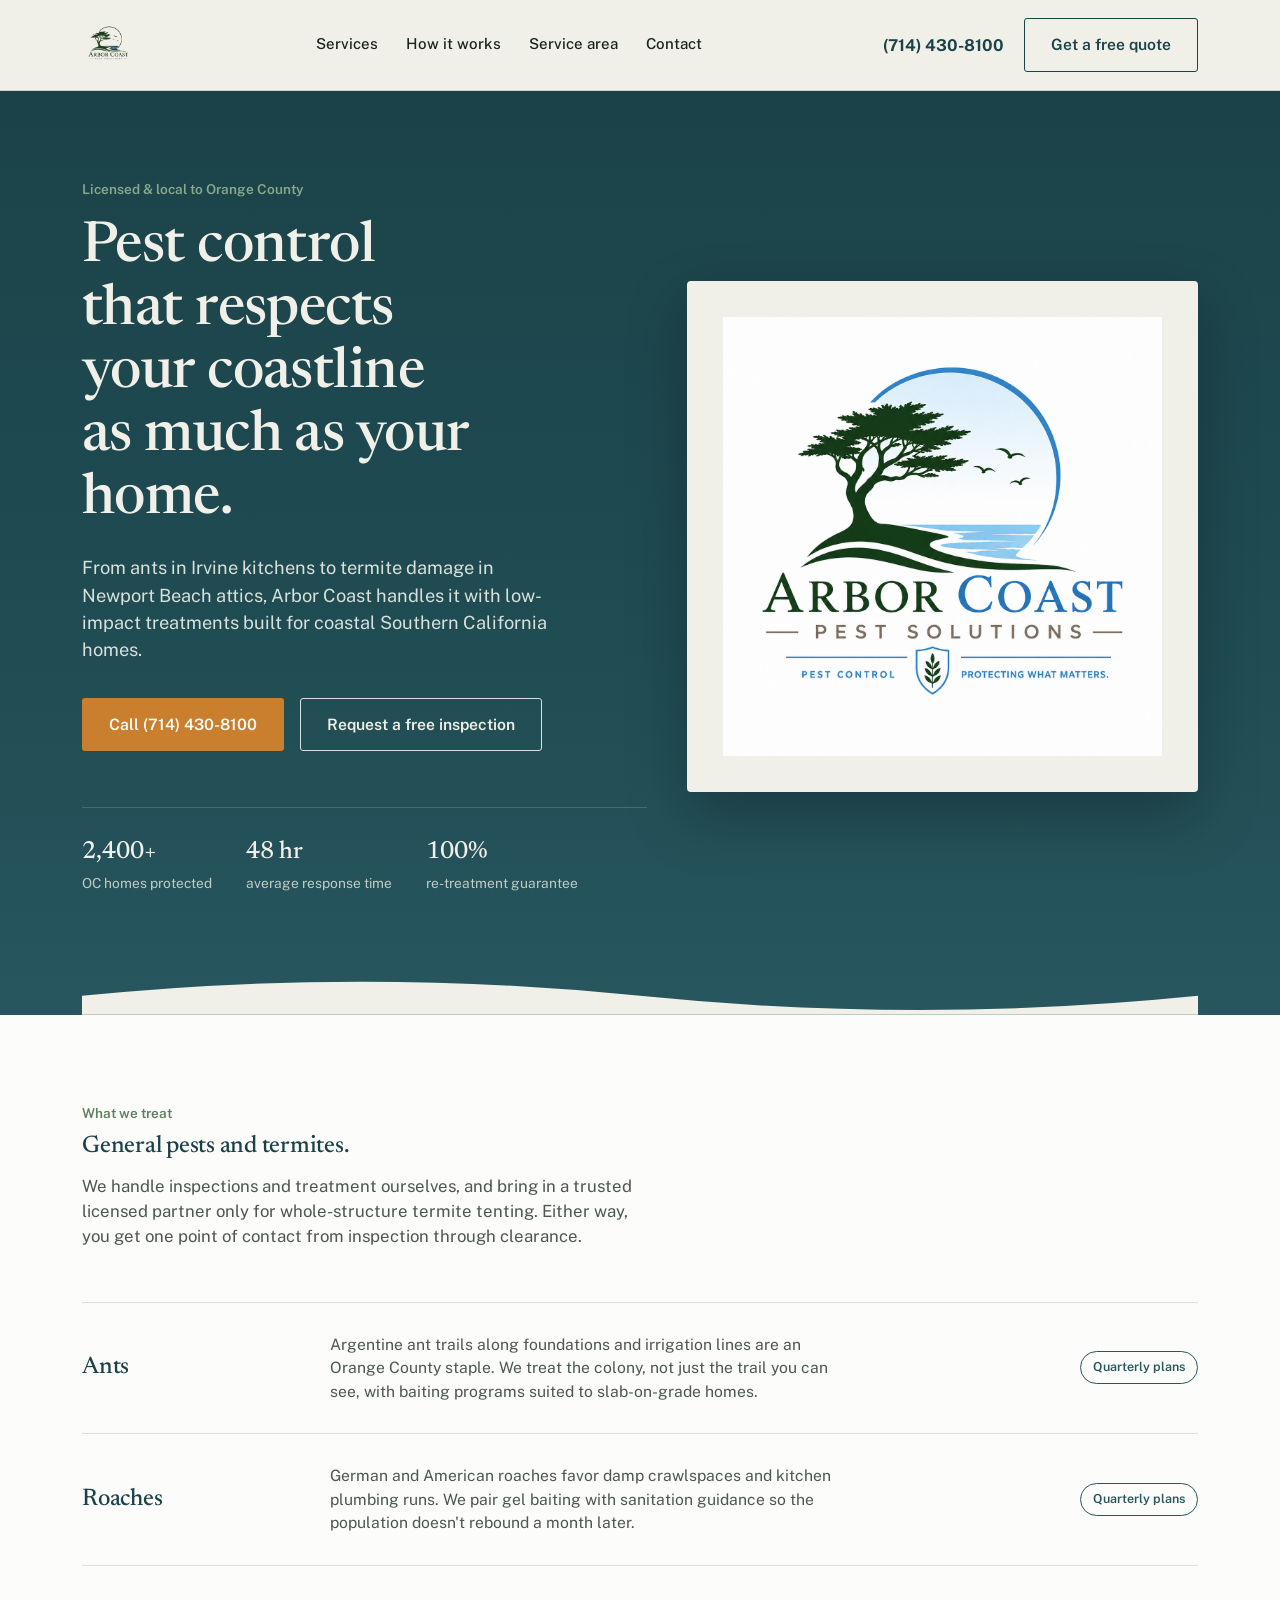
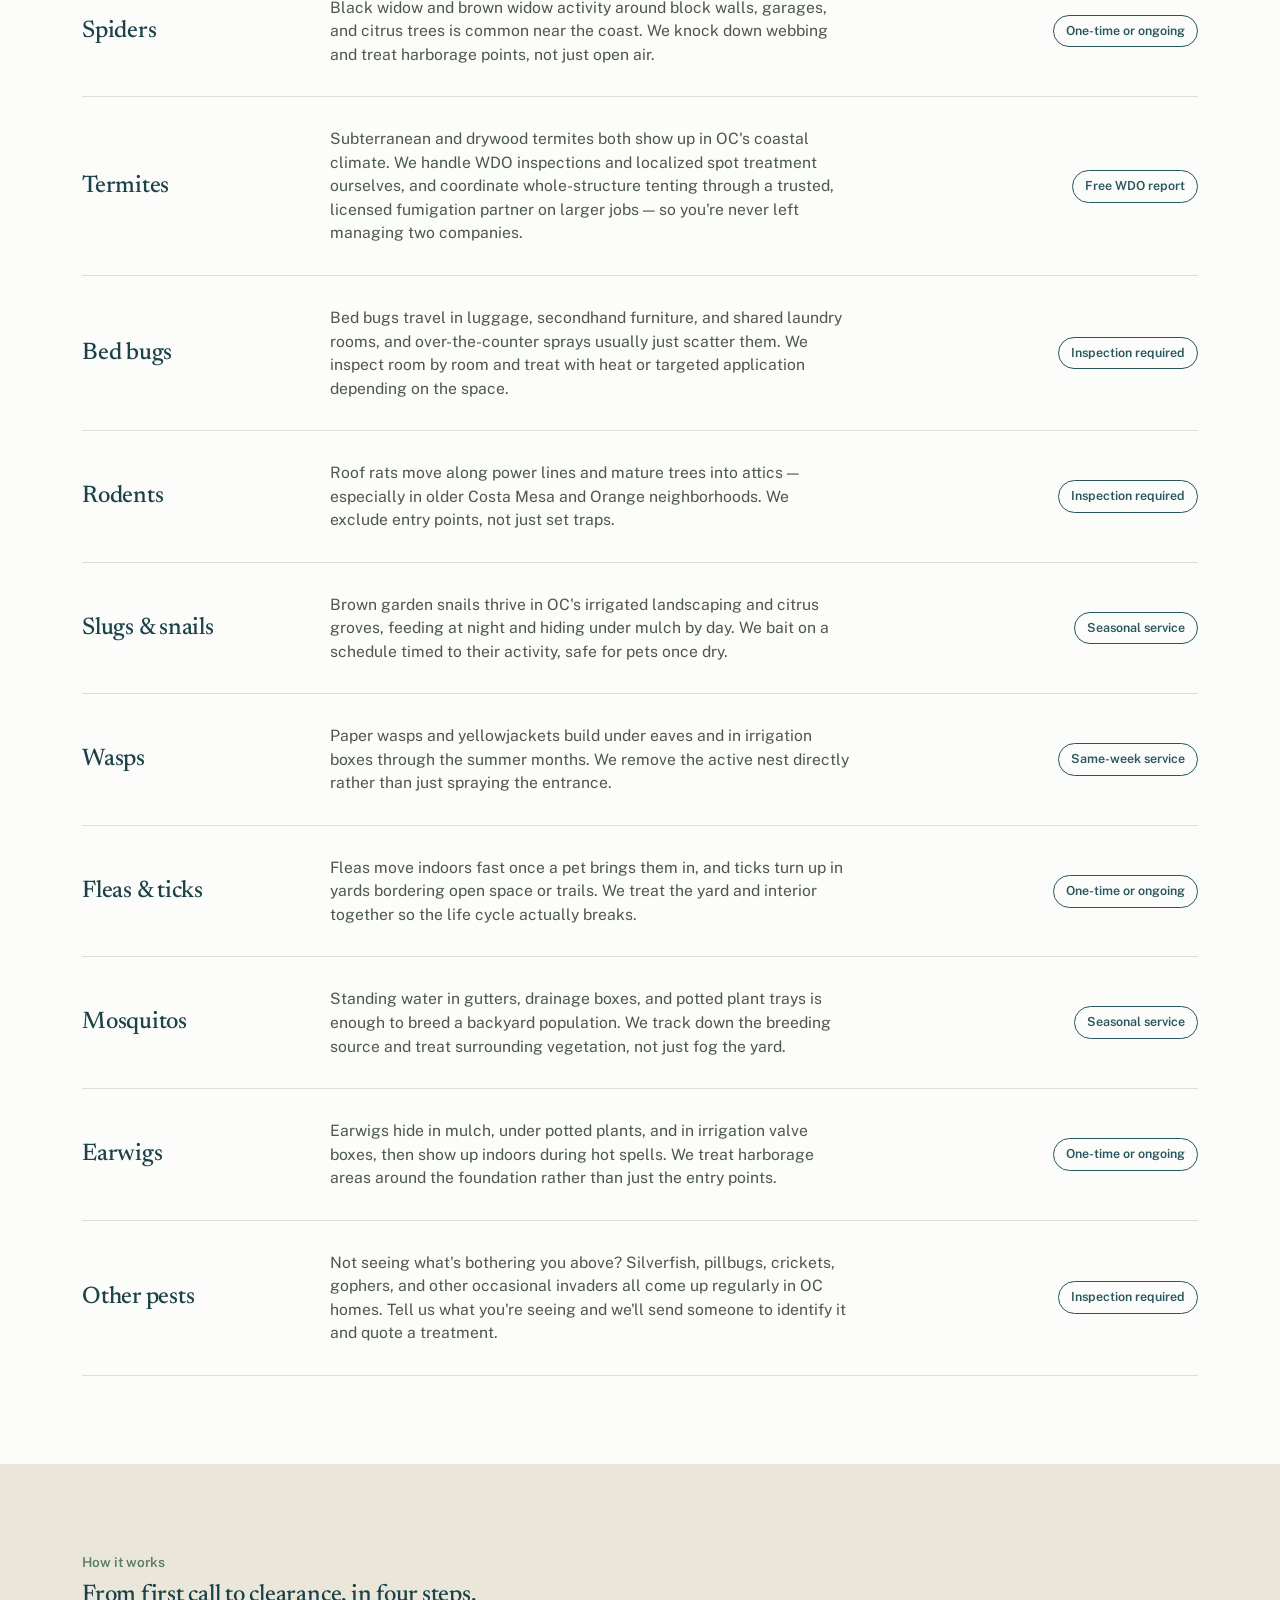
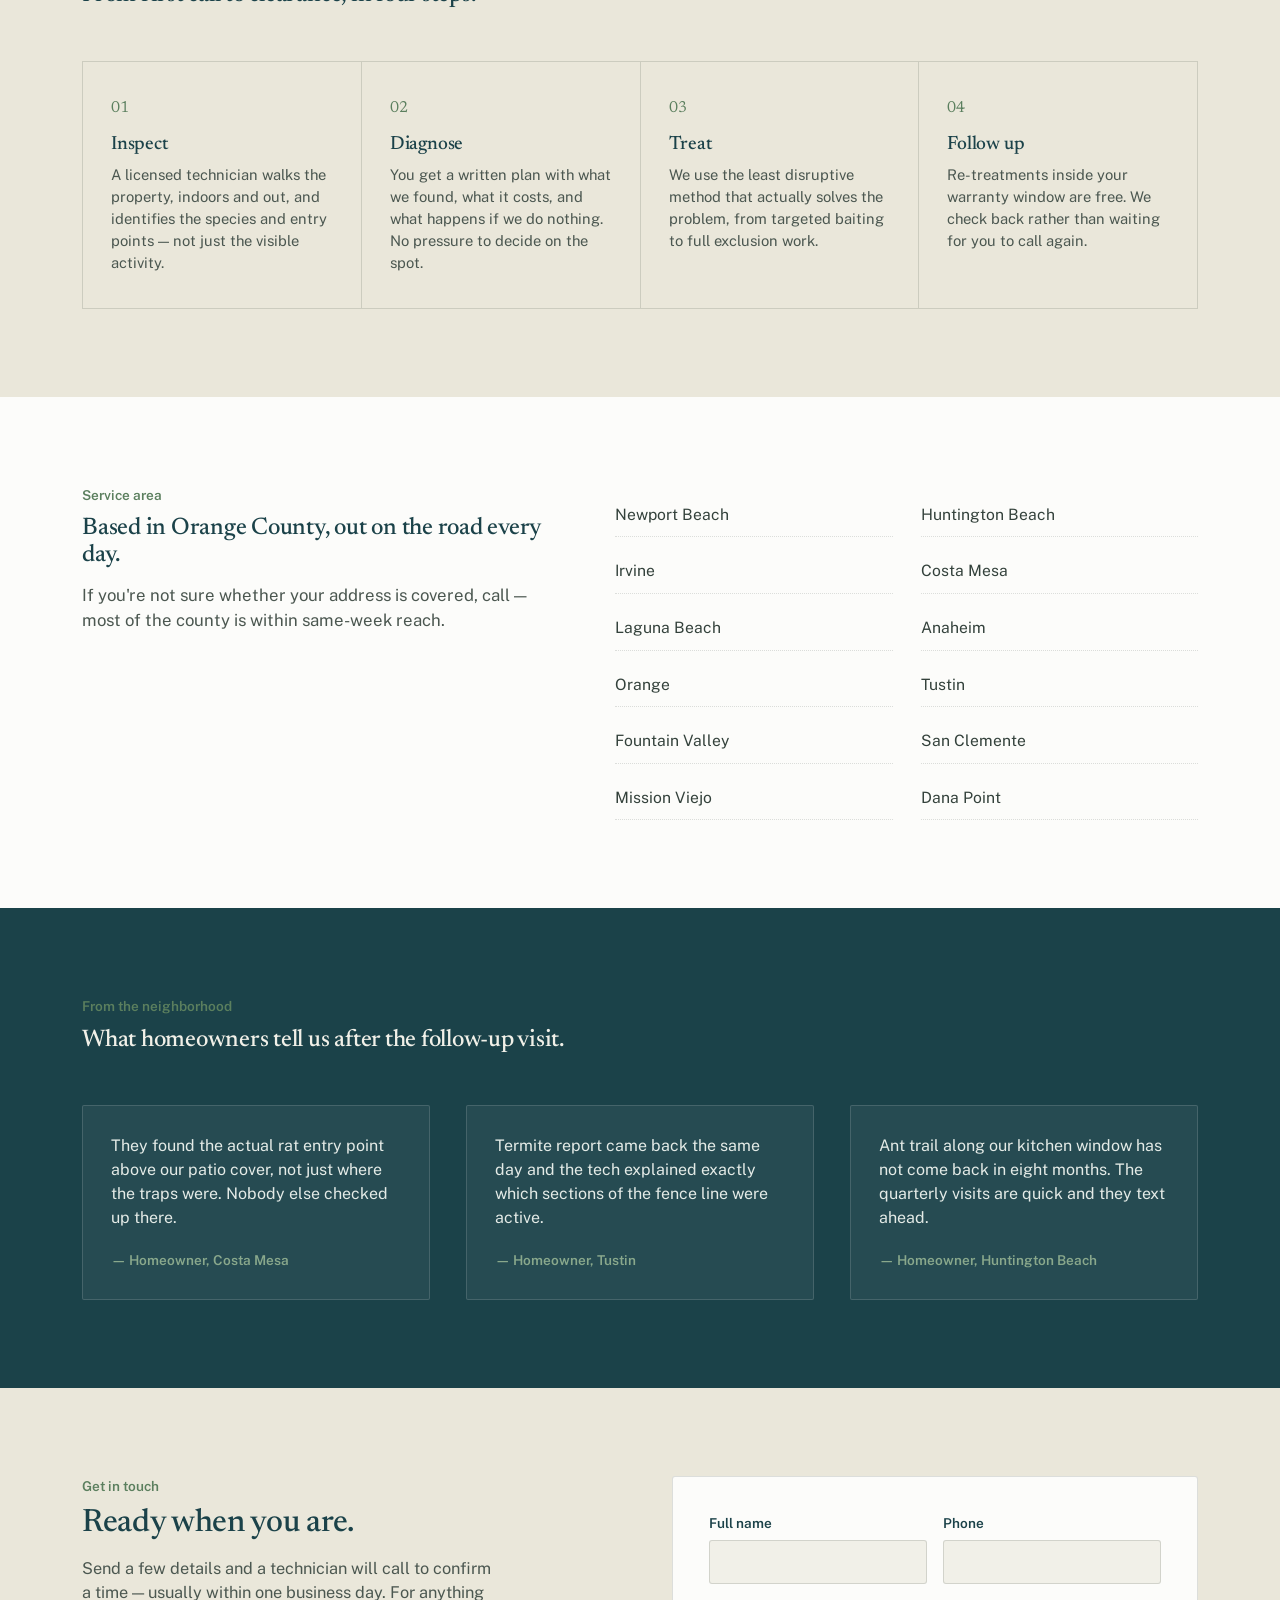
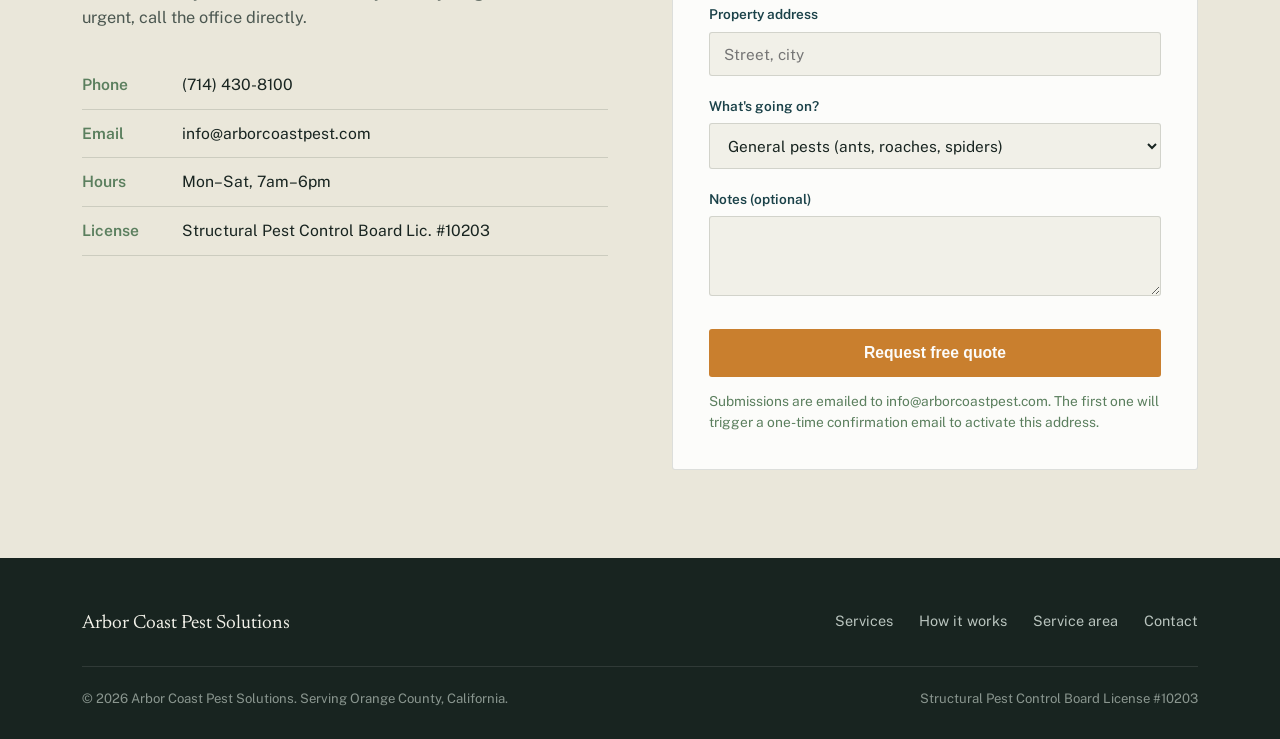
==== commit f40d9588: "Clarification on general pests" ====
--- a/index.html
+++ b/index.html
@@ -61,7 +61,7 @@
   <div class="wrap">
     <div class="section-head">
       <div class="kicker">What we treat</div>
-      <h2>General pests and termites, handled by the same crew.</h2>
+      <h2>General pests and termites.</h2>
       <p>We handle inspections and treatment ourselves, and bring in a trusted licensed partner only for whole-structure termite tenting. Either way, you get one point of contact from inspection through clearance.</p>
     </div>
     <div class="service-list">
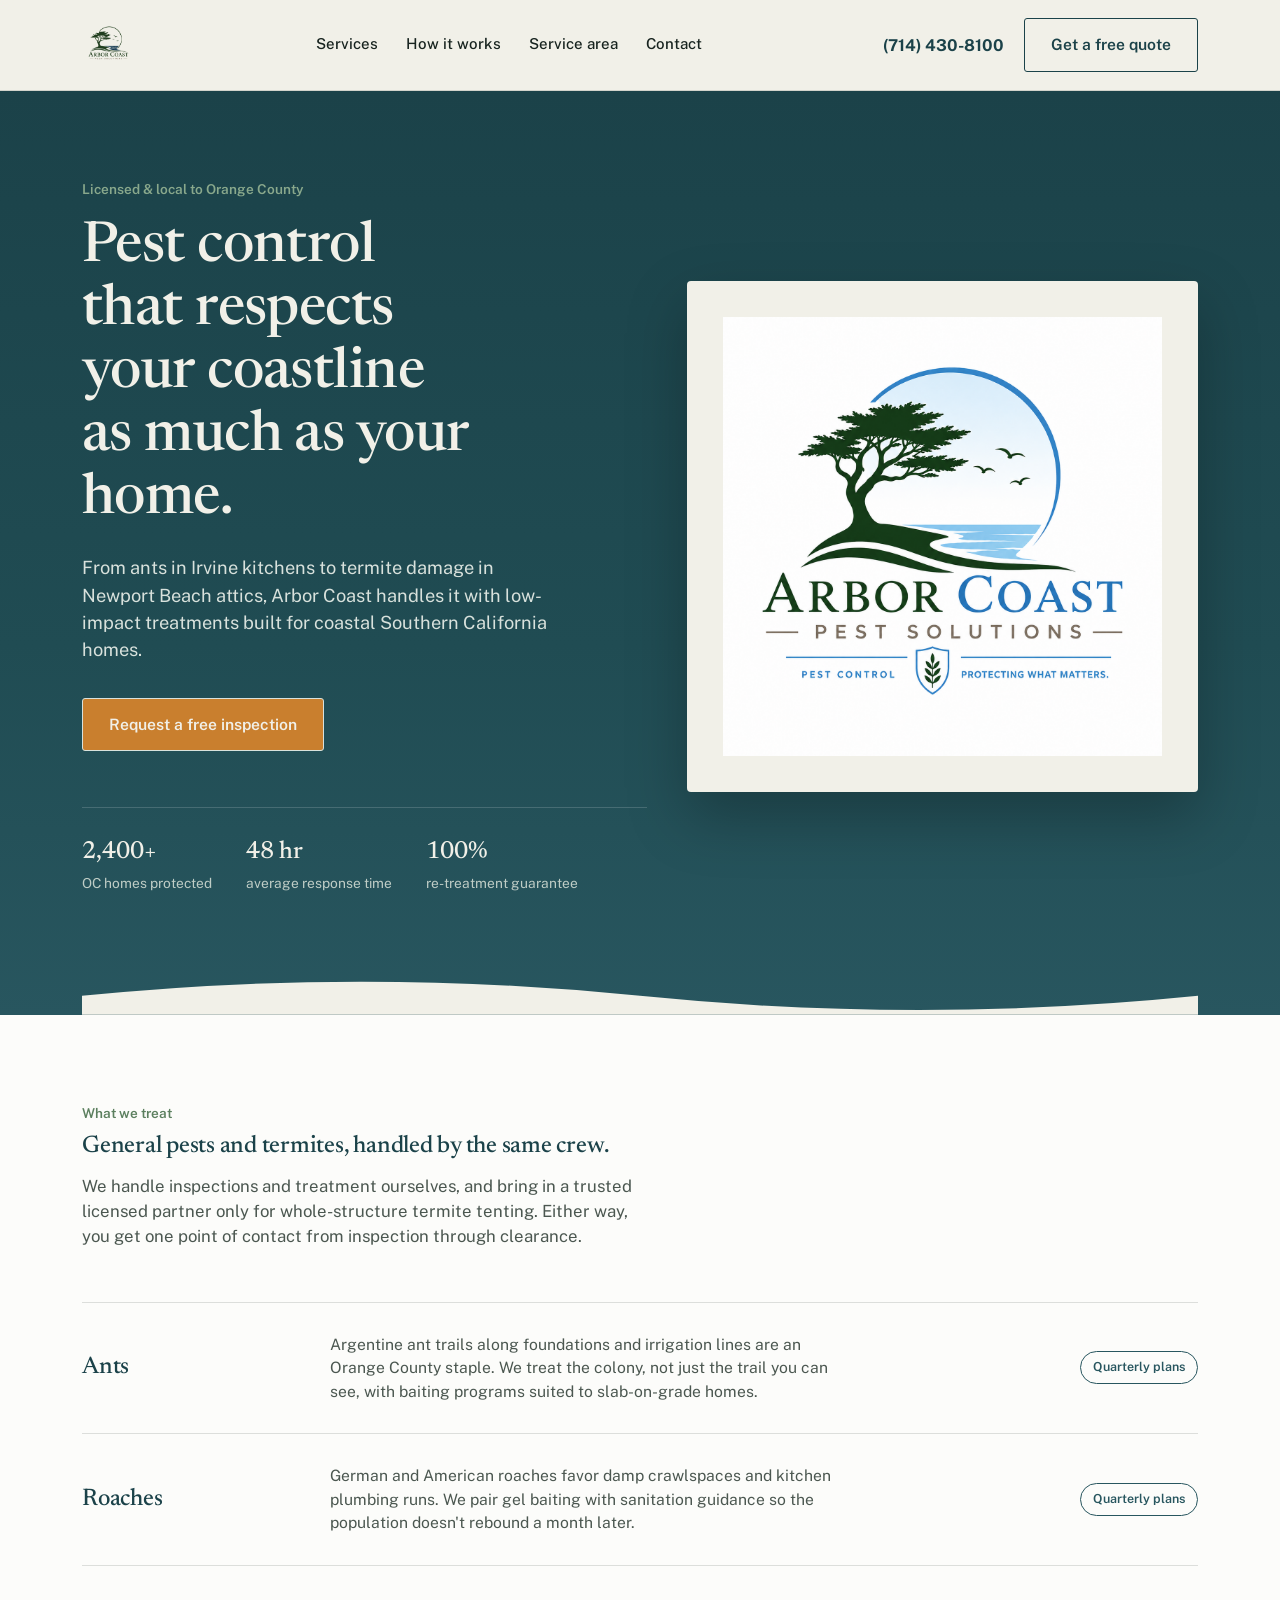
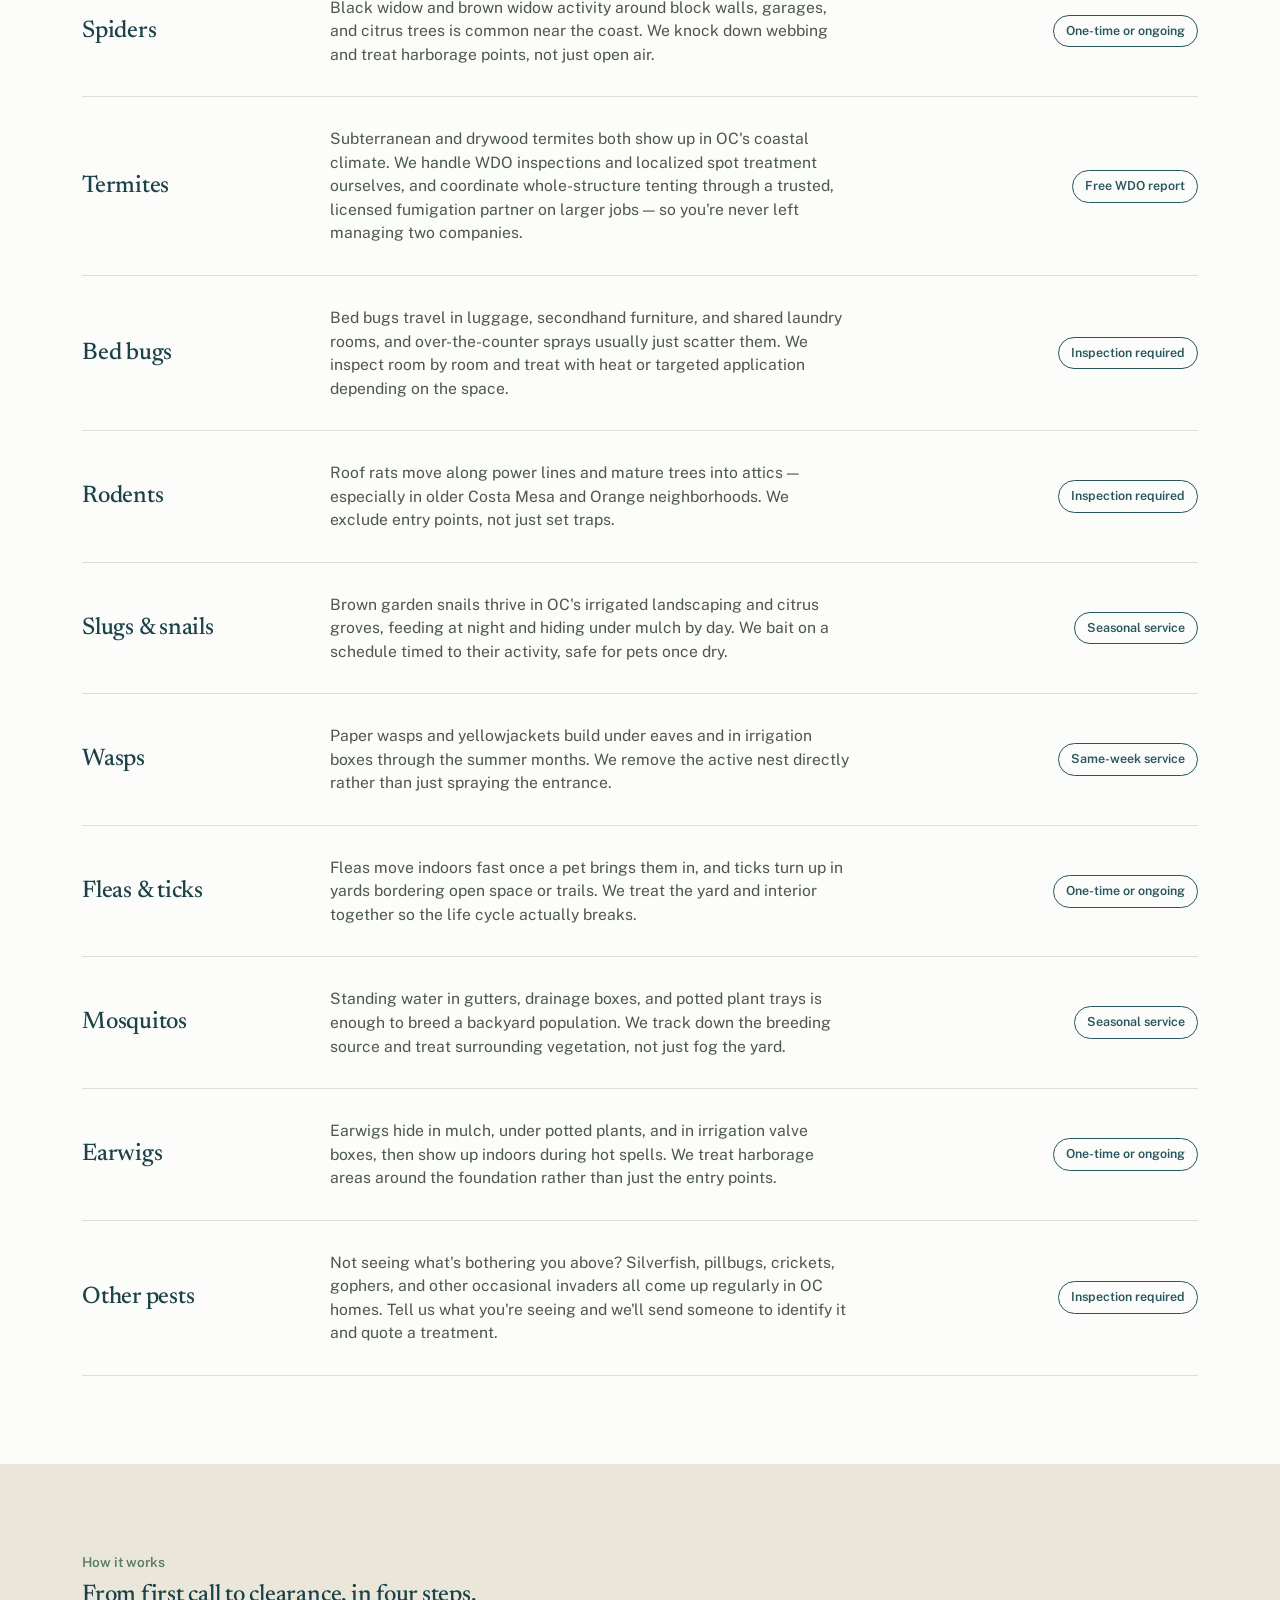
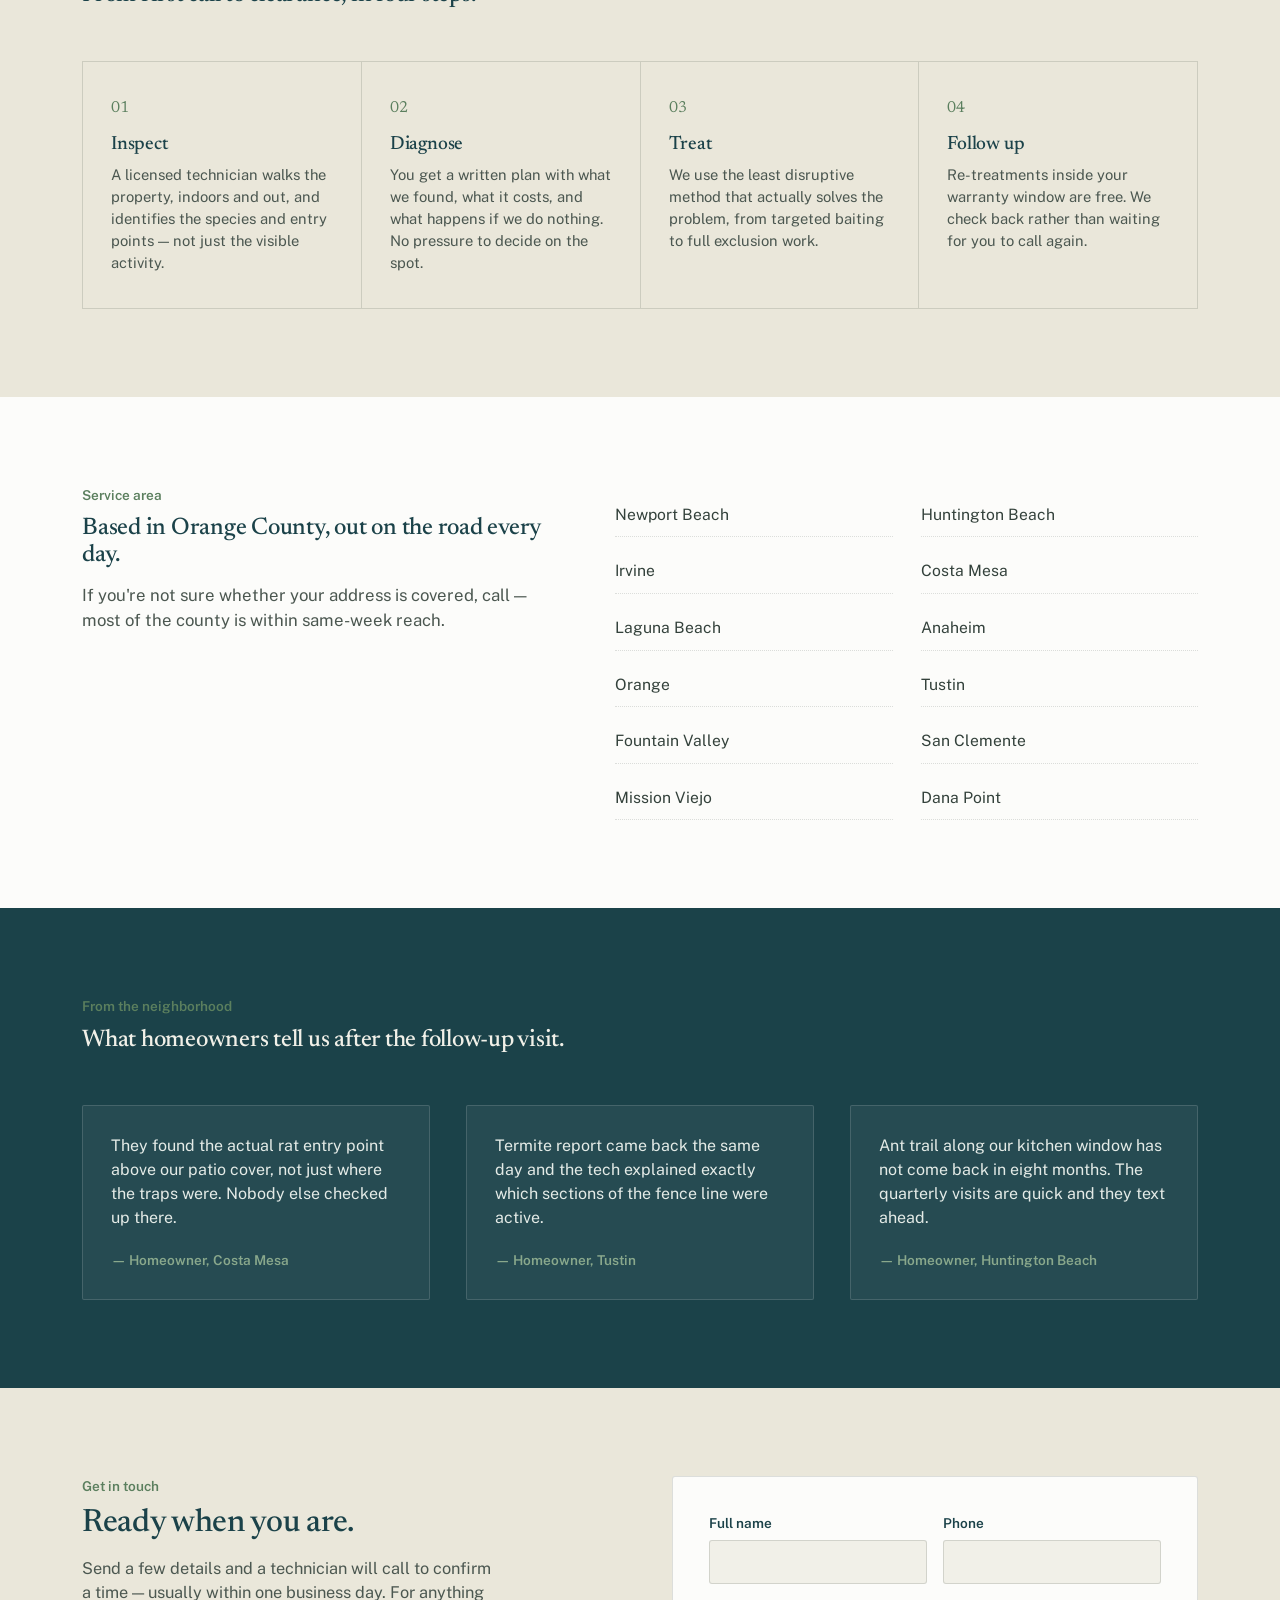
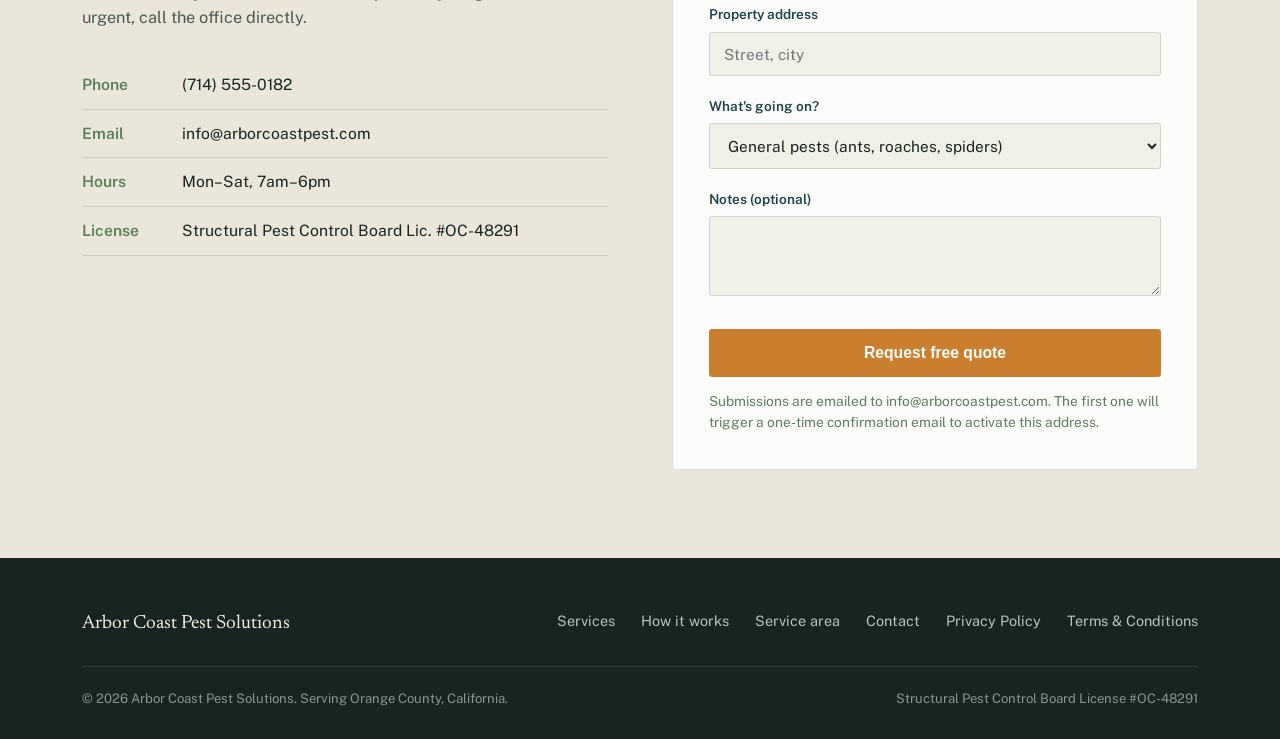
==== commit d94cc1cc: "added privacy terms" ====
--- a/index.html
+++ b/index.html
@@ -23,7 +23,9 @@
       <a href="#contact">Contact</a>
     </nav>
     <div class="header-cta">
-      <a class="phone-link" href="tel:+17144308100">(714) 430-8100</a>
+      <a class="phone-link" href="tel:+17144308100">(714) 430-8100
+
+      </a>
       <a class="btn btn-outline" href="#contact">Get a free quote</a>
     </div>
   </div>
@@ -37,7 +39,7 @@
         <h1>Pest control that respects your coastline as much as your home.</h1>
         <p class="lede">From ants in Irvine kitchens to termite damage in Newport Beach attics, Arbor Coast handles it with low-impact treatments built for coastal Southern California homes.</p>
         <div class="hero-ctas">
-          <a class="btn btn-amber" href="tel:+17144308100">Call (714) 430-8100</a>
+          <a class="btn btn-amber" href="tel:+17144308100>Call (714) 430-8100</a>
           <a class="btn btn-outline" style="border-color:#D8E1DC;color:#F1F0E8;" href="#contact">Request a free inspection</a>
         </div>
         <div class="hero-trust">
@@ -61,7 +63,7 @@
   <div class="wrap">
     <div class="section-head">
       <div class="kicker">What we treat</div>
-      <h2>General pests and termites.</h2>
+      <h2>General pests and termites, handled by the same crew.</h2>
       <p>We handle inspections and treatment ourselves, and bring in a trusted licensed partner only for whole-structure termite tenting. Either way, you get one point of contact from inspection through clearance.</p>
     </div>
     <div class="service-list">
@@ -216,10 +218,10 @@
       <h2>Ready when you are.</h2>
       <p>Send a few details and a technician will call to confirm a time — usually within one business day. For anything urgent, call the office directly.</p>
       <div class="contact-detail">
-        <div><span class="label">Phone</span><a href="tel:+17144308100">(714) 430-8100</a></div>
+        <div><span class="label">Phone</span><a href="tel:+17145550182">(714) 555-0182</a></div>
         <div><span class="label">Email</span><a href="mailto:info@arborcoastpest.com">info@arborcoastpest.com</a></div>
         <div><span class="label">Hours</span><span>Mon–Sat, 7am–6pm</span></div>
-        <div><span class="label">License</span><span>Structural Pest Control Board Lic. #10203</span></div>
+        <div><span class="label">License</span><span>Structural Pest Control Board Lic. #OC-48291</span></div>
       </div>
     </div>
     <form action="https://formsubmit.co/info@arborcoastpest.com" method="POST">
@@ -273,14 +275,17 @@
         <a href="#process">How it works</a>
         <a href="#coverage">Service area</a>
         <a href="#contact">Contact</a>
+        <a href="privacy-terms.html#privacy">Privacy Policy</a>
+        <a href="privacy-terms.html#terms">Terms &amp; Conditions</a>
       </div>
     </div>
     <div class="footer-bottom">
       <div>© 2026 Arbor Coast Pest Solutions. Serving Orange County, California.</div>
-      <div>Structural Pest Control Board License #10203</div>
+      <div>Structural Pest Control Board License #OC-48291</div>
     </div>
   </div>
 </footer>
 
+<script src="js/main.js"></script>
 </body>
-</html>+</html>
--- a/css/styles.css
+++ b/css/styles.css
@@ -278,4 +278,19 @@
   .footer-bottom{
     display:flex;justify-content:space-between;flex-wrap:wrap;gap:10px;
     padding-top:22px;font-size:0.82rem;color:#8A968F;
-  }+  }
+
+  /* ---------- Legal pages ---------- */
+.legal{background:var(--white);padding:72px 0 96px;min-height:60vh;}
+.legal-wrap{max-width:780px;}
+.legal h1{font-size:clamp(2rem,4vw,2.8rem);margin-bottom:10px;}
+.legal-updated{font-size:0.88rem;color:var(--sage);margin-bottom:40px;}
+.legal h2{font-size:1.4rem;margin:36px 0 10px;}
+.legal p,.legal li{font-size:1rem;color:#33413B;margin-bottom:14px;line-height:1.65;}
+.legal ul,.legal ol{margin:0 0 14px 22px;}
+.legal a{color:var(--teal-mid);text-decoration:underline;}
+
+.legal-section{padding-top:24px;margin-top:24px;border-top:1px solid var(--line);}
+.legal-section:first-of-type{border-top:none;margin-top:8px;}
+.legal-part{font-size:2rem !important;margin-top:8px !important;}
+.legal{scroll-padding-top:90px;}
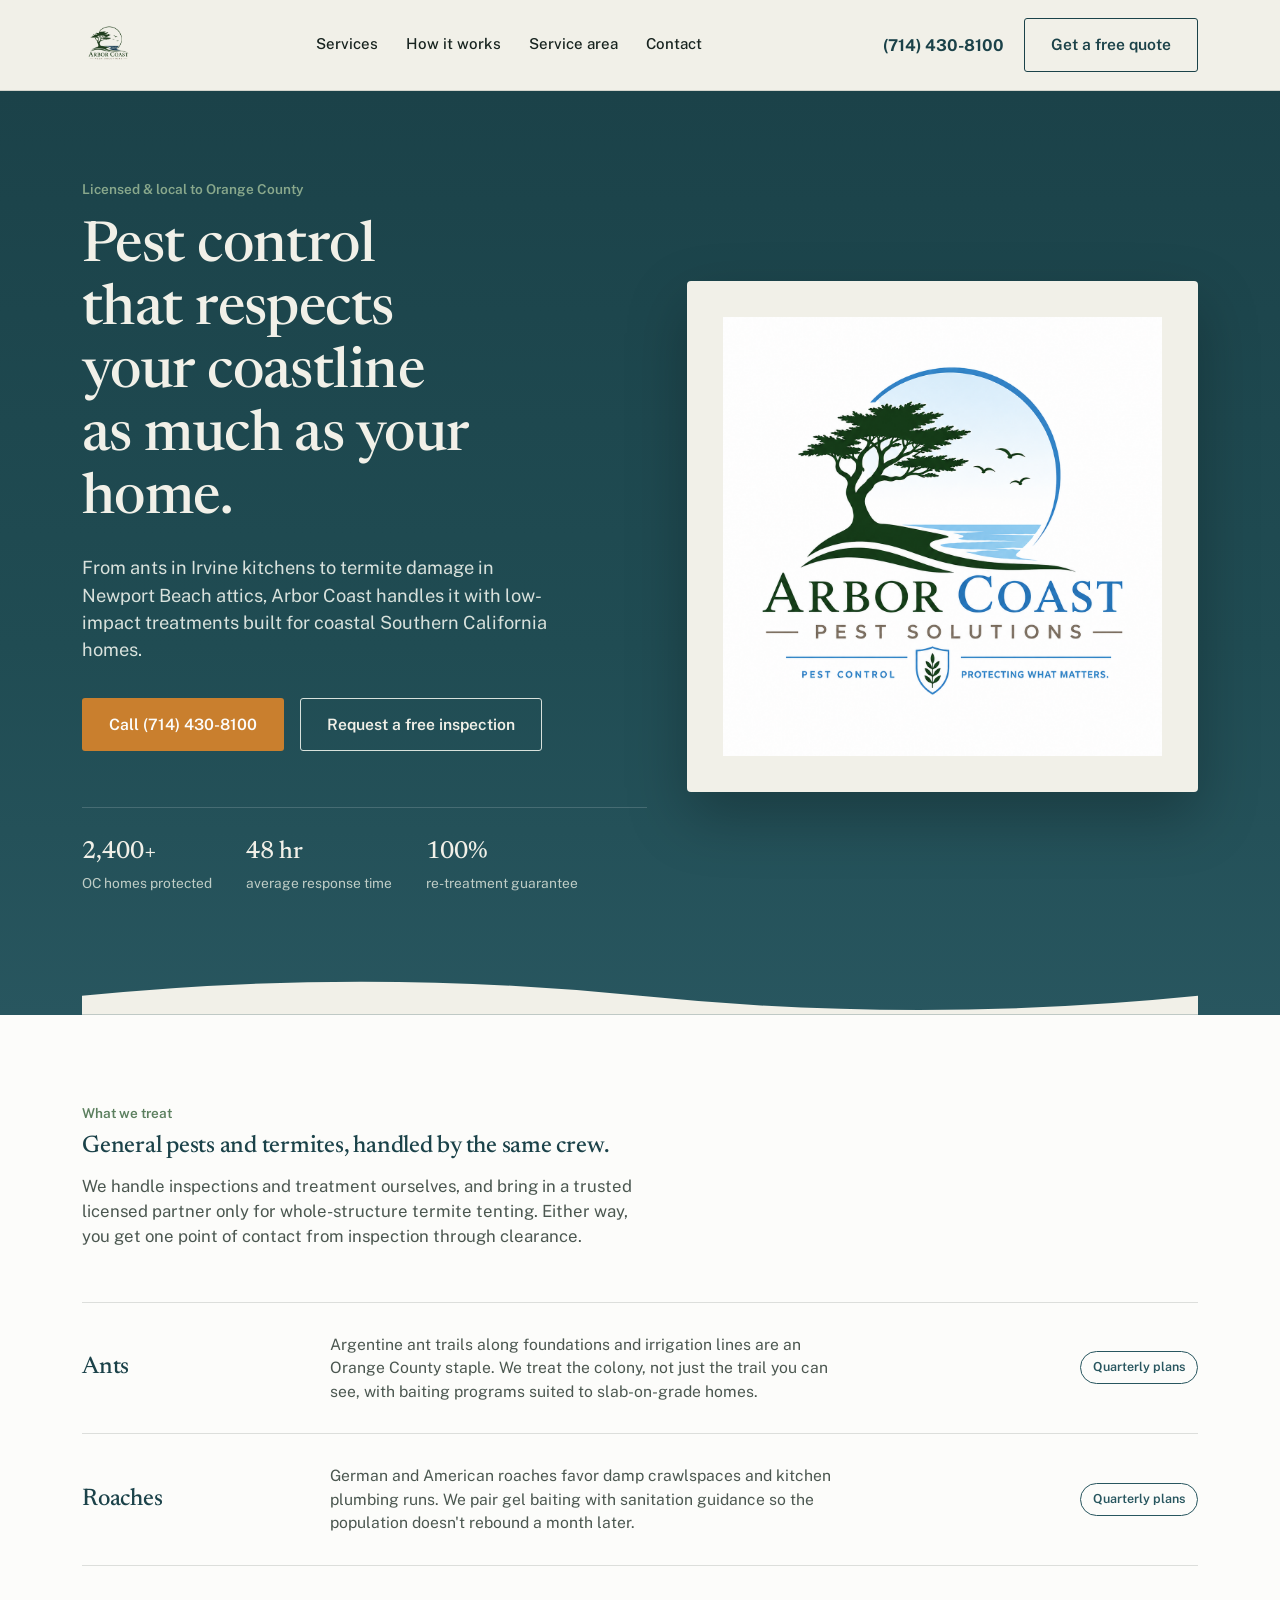
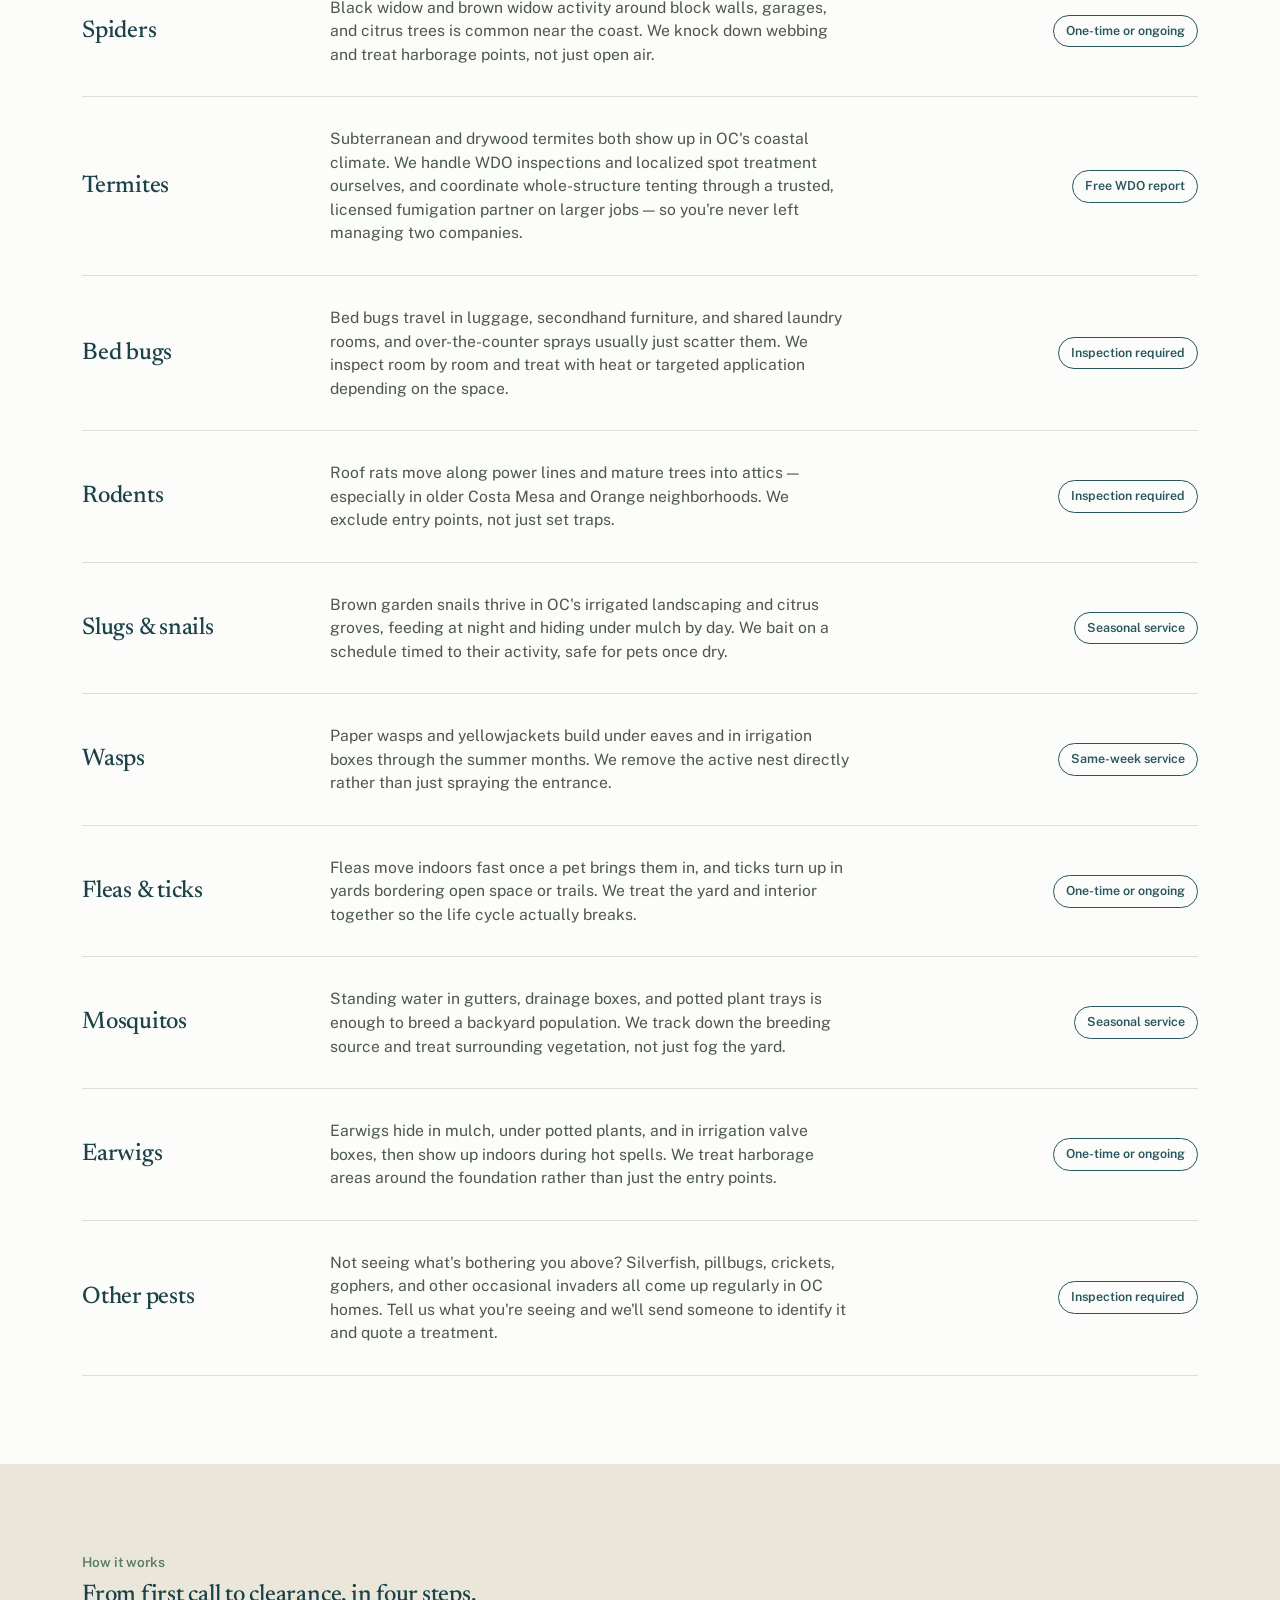
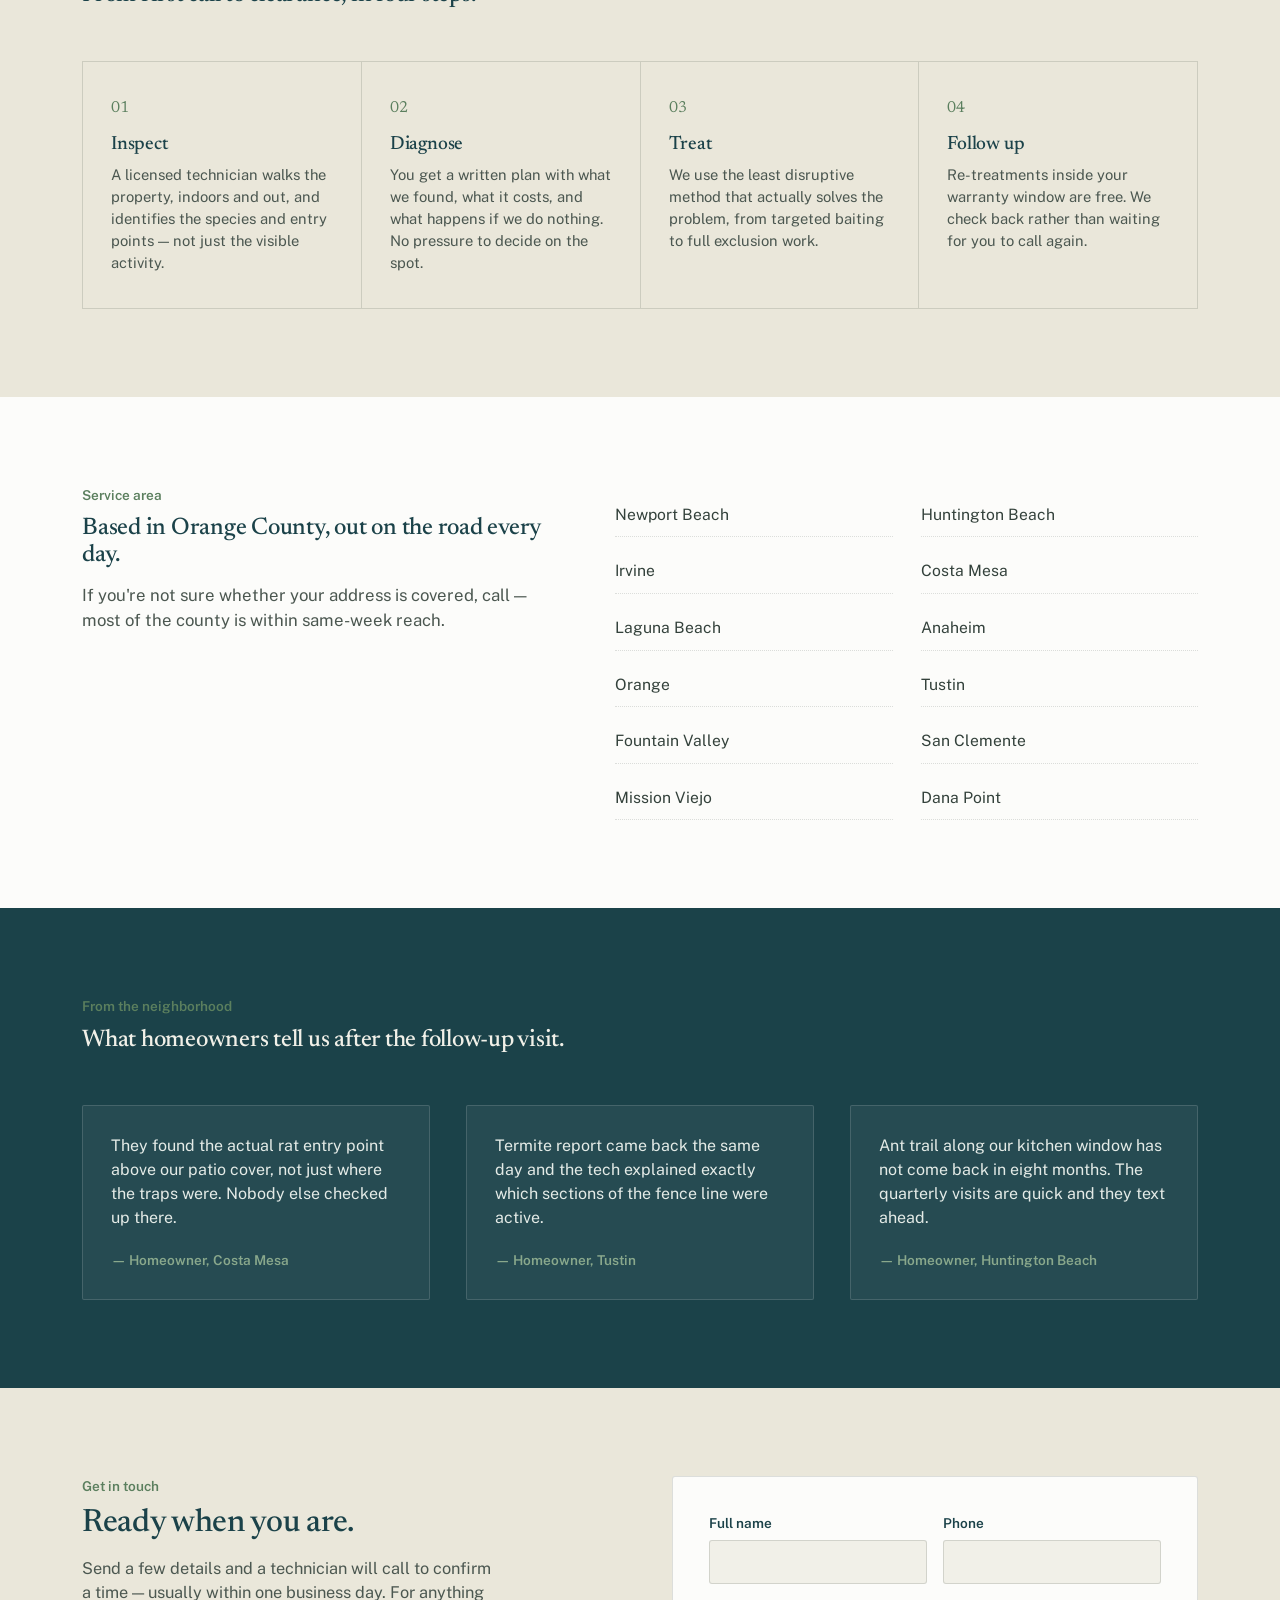
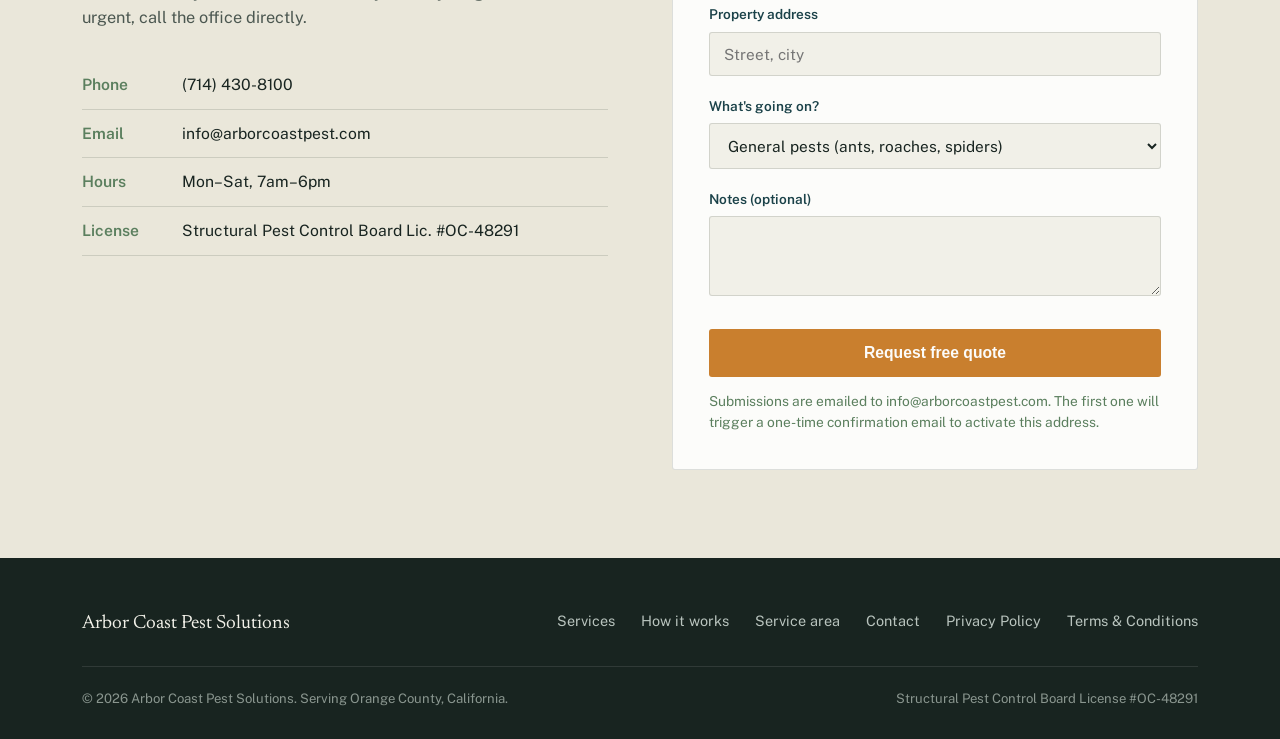
==== commit 90af8036: "phone number" ====
--- a/index.html
+++ b/index.html
@@ -39,7 +39,7 @@
         <h1>Pest control that respects your coastline as much as your home.</h1>
         <p class="lede">From ants in Irvine kitchens to termite damage in Newport Beach attics, Arbor Coast handles it with low-impact treatments built for coastal Southern California homes.</p>
         <div class="hero-ctas">
-          <a class="btn btn-amber" href="tel:+17144308100>Call (714) 430-8100</a>
+          <a class="btn btn-amber" href="tel:+17144308100">Call (714) 430-8100</a>
           <a class="btn btn-outline" style="border-color:#D8E1DC;color:#F1F0E8;" href="#contact">Request a free inspection</a>
         </div>
         <div class="hero-trust">
@@ -218,7 +218,7 @@
       <h2>Ready when you are.</h2>
       <p>Send a few details and a technician will call to confirm a time — usually within one business day. For anything urgent, call the office directly.</p>
       <div class="contact-detail">
-        <div><span class="label">Phone</span><a href="tel:+17145550182">(714) 555-0182</a></div>
+        <div><span class="label">Phone</span><a href="tel:+17144308100">(714) 430-8100</a></div>
         <div><span class="label">Email</span><a href="mailto:info@arborcoastpest.com">info@arborcoastpest.com</a></div>
         <div><span class="label">Hours</span><span>Mon–Sat, 7am–6pm</span></div>
         <div><span class="label">License</span><span>Structural Pest Control Board Lic. #OC-48291</span></div>
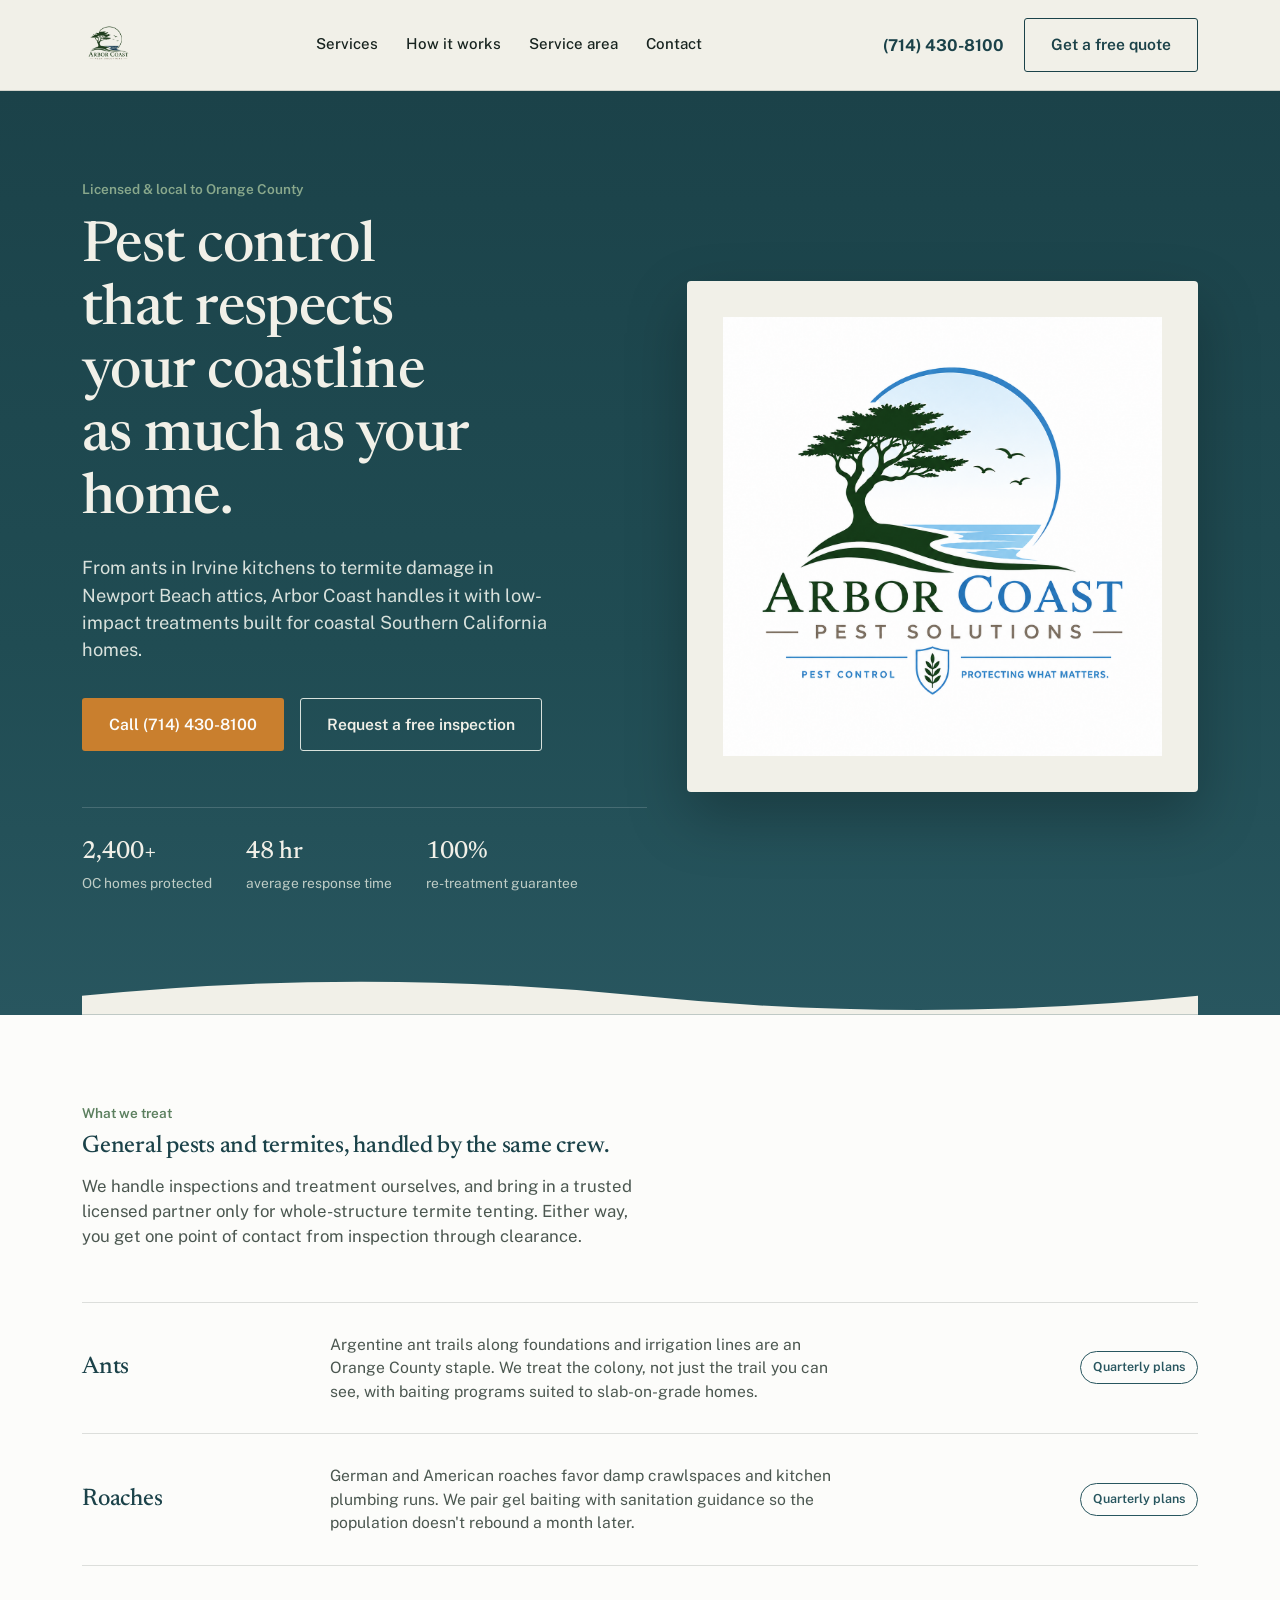
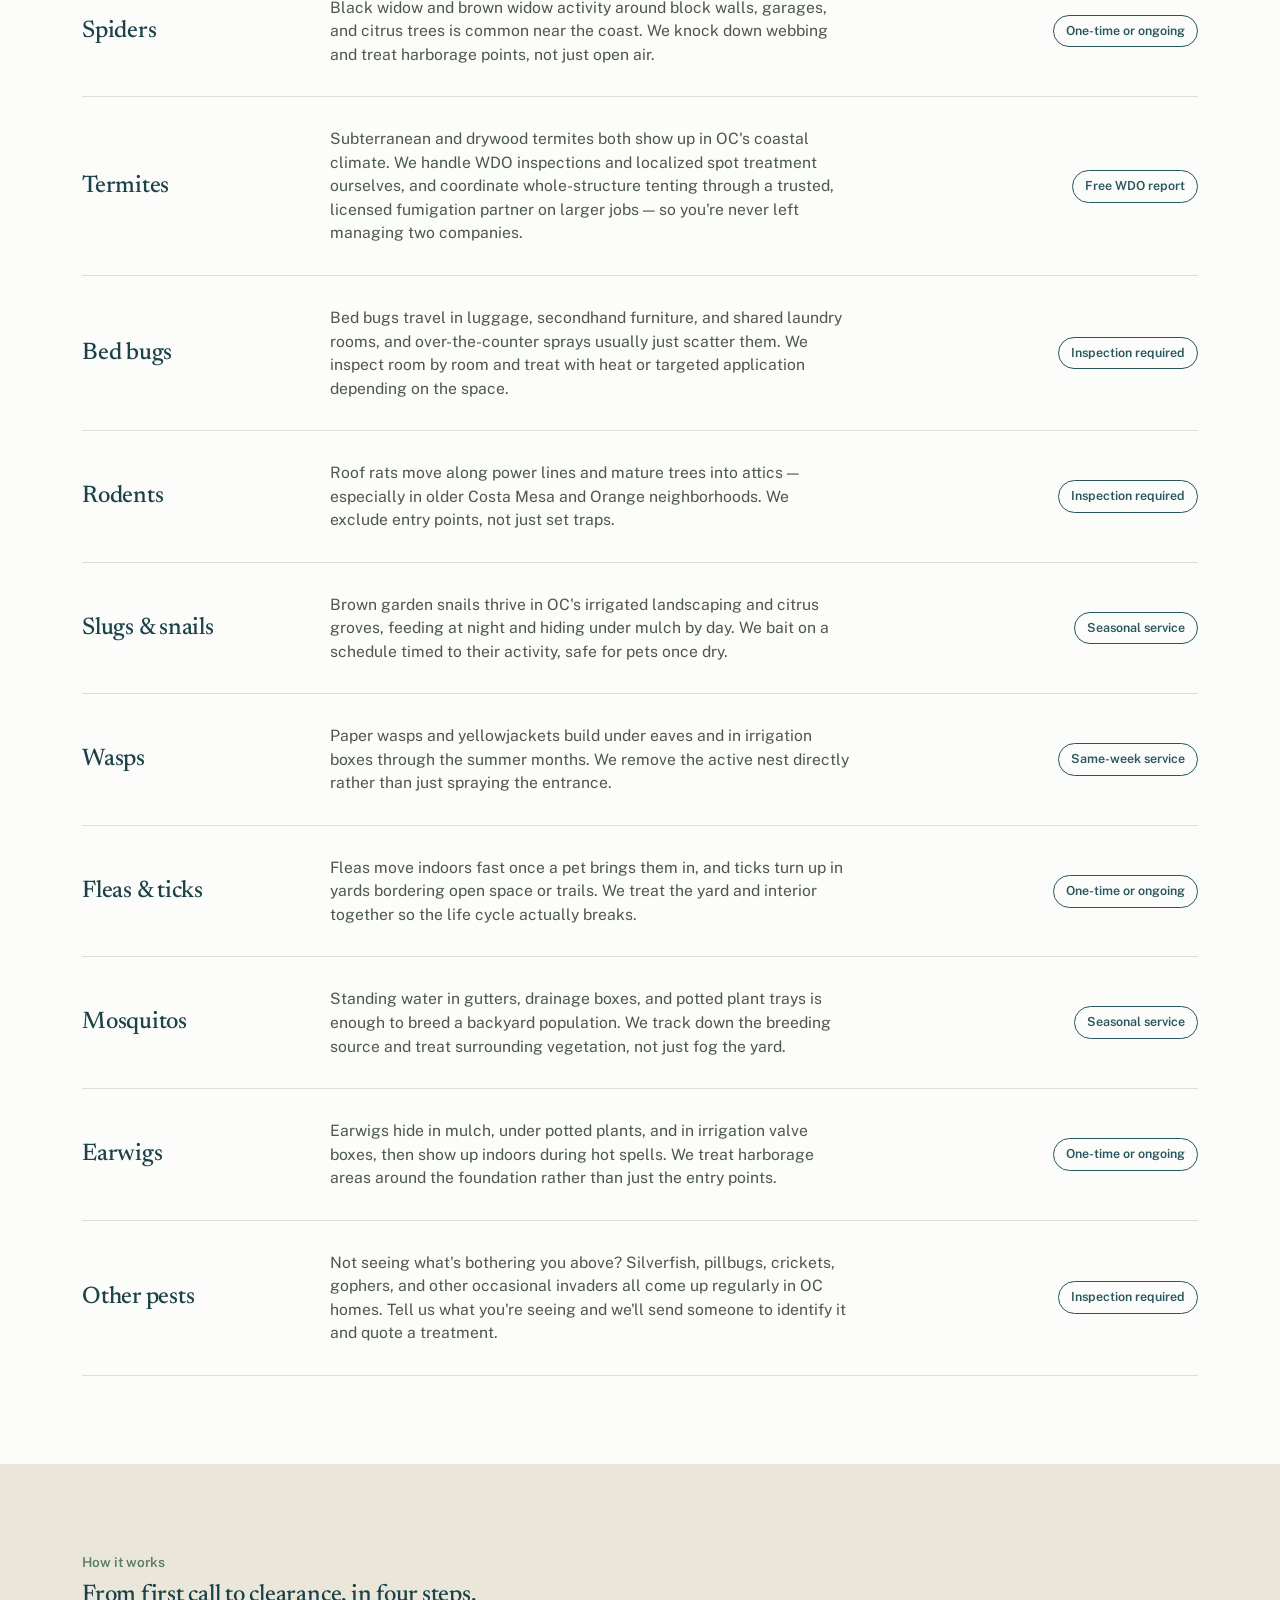
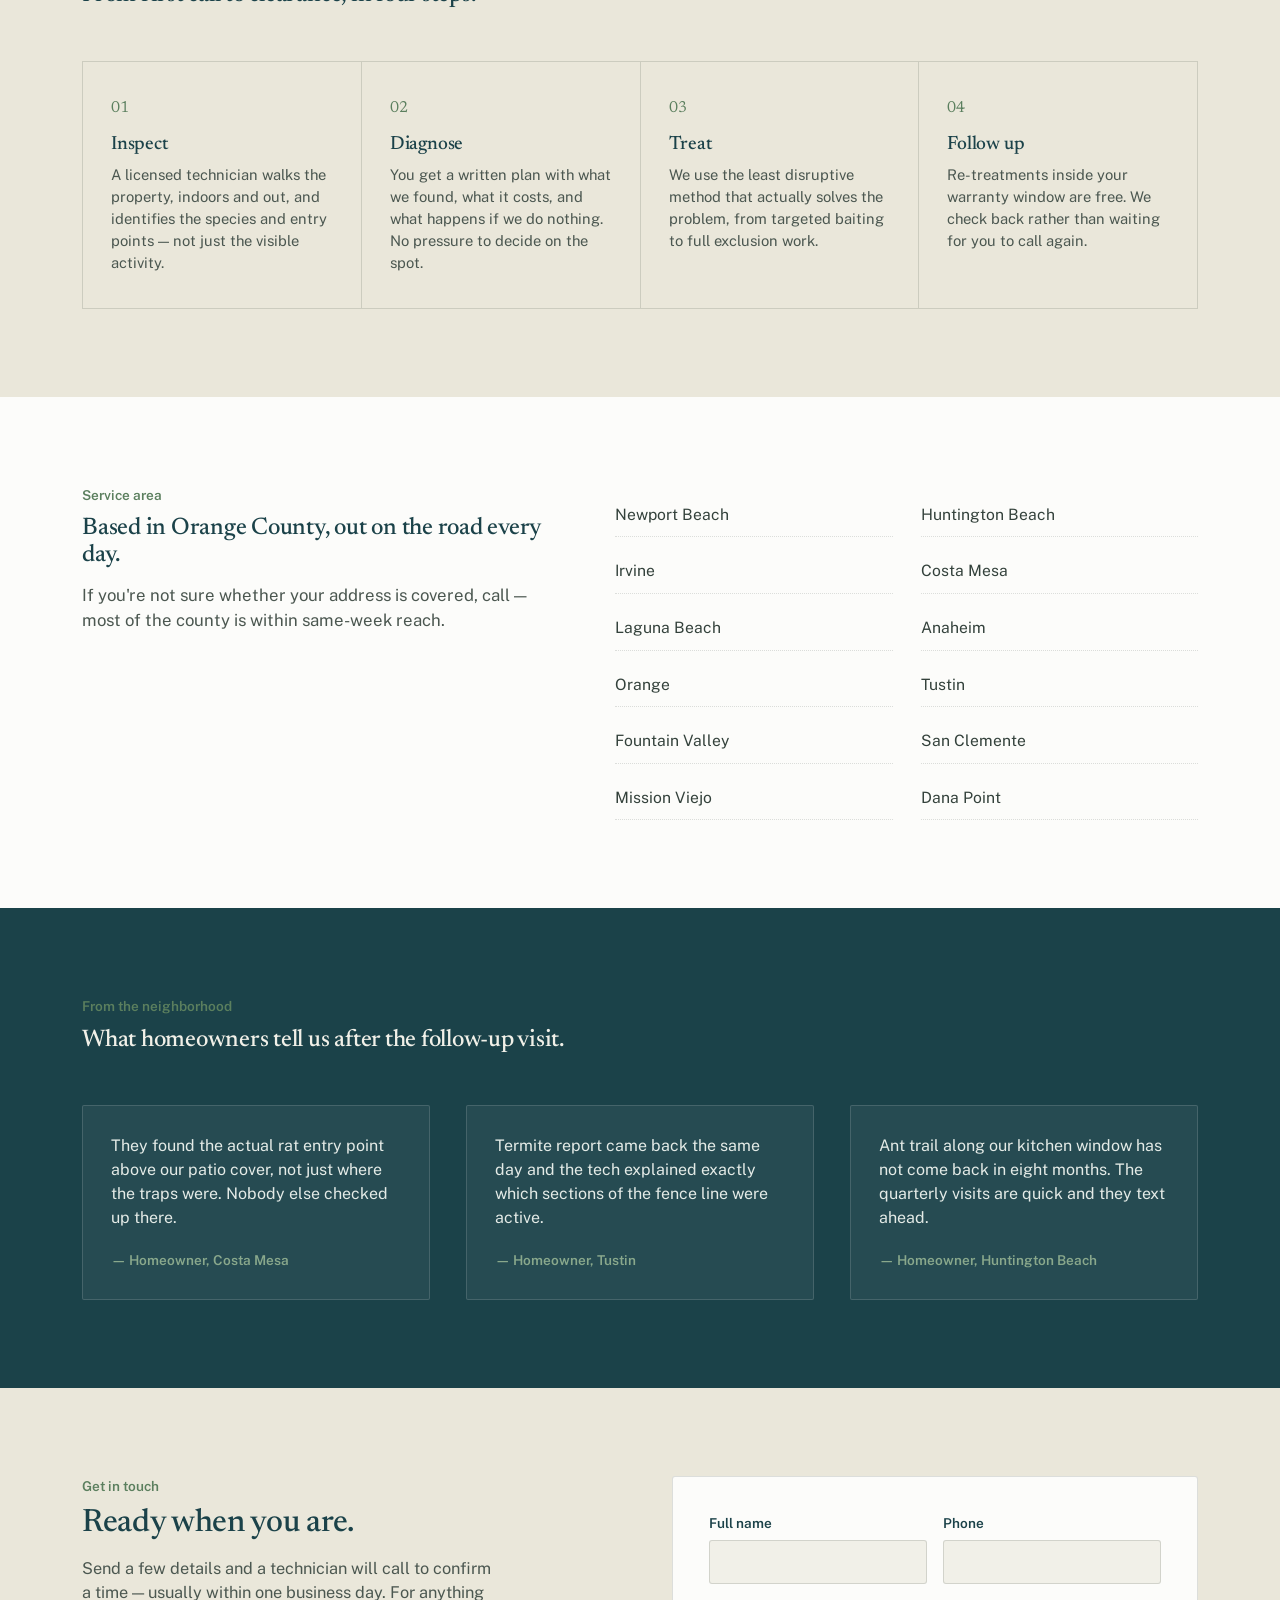
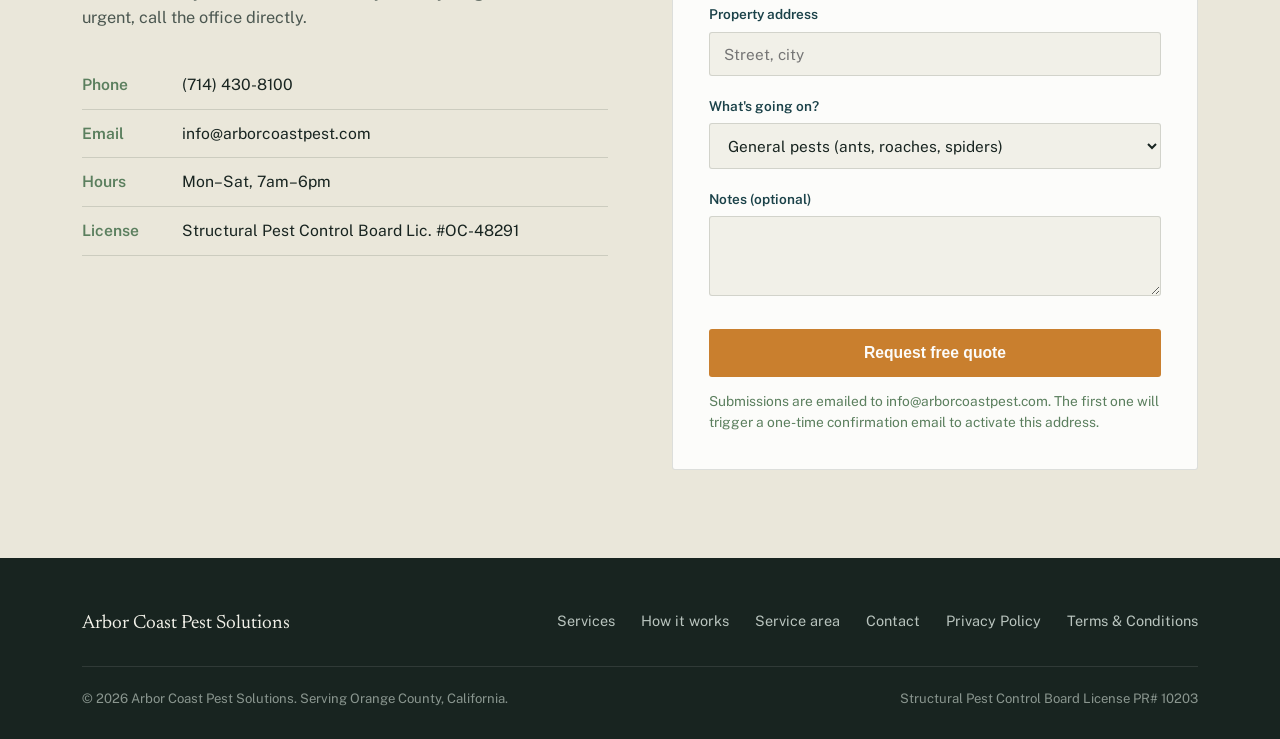
==== commit faea935f: "updated license number index.html" ====
--- a/index.html
+++ b/index.html
@@ -281,7 +281,7 @@
     </div>
     <div class="footer-bottom">
       <div>© 2026 Arbor Coast Pest Solutions. Serving Orange County, California.</div>
-      <div>Structural Pest Control Board License #OC-48291</div>
+      <div>Structural Pest Control Board License PR# 10203</div>
     </div>
   </div>
 </footer>
--- a/css/styles.css
+++ b/css/styles.css
@@ -281,16 +281,17 @@
   }
 
   /* ---------- Legal pages ---------- */
-.legal{background:var(--white);padding:72px 0 96px;min-height:60vh;}
+.legal{background:var(--white);padding:72px 0 96px;min-height:60vh;scroll-padding-top:90px;}
 .legal-wrap{max-width:780px;}
 .legal h1{font-size:clamp(2rem,4vw,2.8rem);margin-bottom:10px;}
-.legal-updated{font-size:0.88rem;color:var(--sage);margin-bottom:40px;}
-.legal h2{font-size:1.4rem;margin:36px 0 10px;}
-.legal p,.legal li{font-size:1rem;color:#33413B;margin-bottom:14px;line-height:1.65;}
-.legal ul,.legal ol{margin:0 0 14px 22px;}
-.legal a{color:var(--teal-mid);text-decoration:underline;}
-
-.legal-section{padding-top:24px;margin-top:24px;border-top:1px solid var(--line);}
-.legal-section:first-of-type{border-top:none;margin-top:8px;}
-.legal-part{font-size:2rem !important;margin-top:8px !important;}
-.legal{scroll-padding-top:90px;}+.legal-updated{font-size:0.88rem;color:var(--sage);margin-bottom:28px;}
+.legal h2{font-size:1.35rem;margin:44px 0 16px;padding-top:28px;border-top:1px solid var(--line);}
+.legal-section{padding-top:24px;margin-top:40px;border-top:2px solid var(--teal-deep);}
+.legal h2.legal-part{font-size:2rem;margin:0 0 20px;padding-top:0;border-top:none;}
+.legal-section > h2.legal-part + p + h2{margin-top:36px;}
+.legal p{font-size:1rem;color:#33413B;line-height:1.7;margin:0 0 18px;}
+.legal ul{list-style:disc outside;margin:0 0 22px 0;padding-left:1.5rem;}
+.legal li{font-size:1rem;color:#33413B;line-height:1.7;margin:0 0 14px;padding-left:0.25rem;}
+.legal li::marker{color:var(--sage);}
+.legal li:last-child{margin-bottom:0;}
+.legal a{color:var(--teal-mid);text-decoration:underline;}
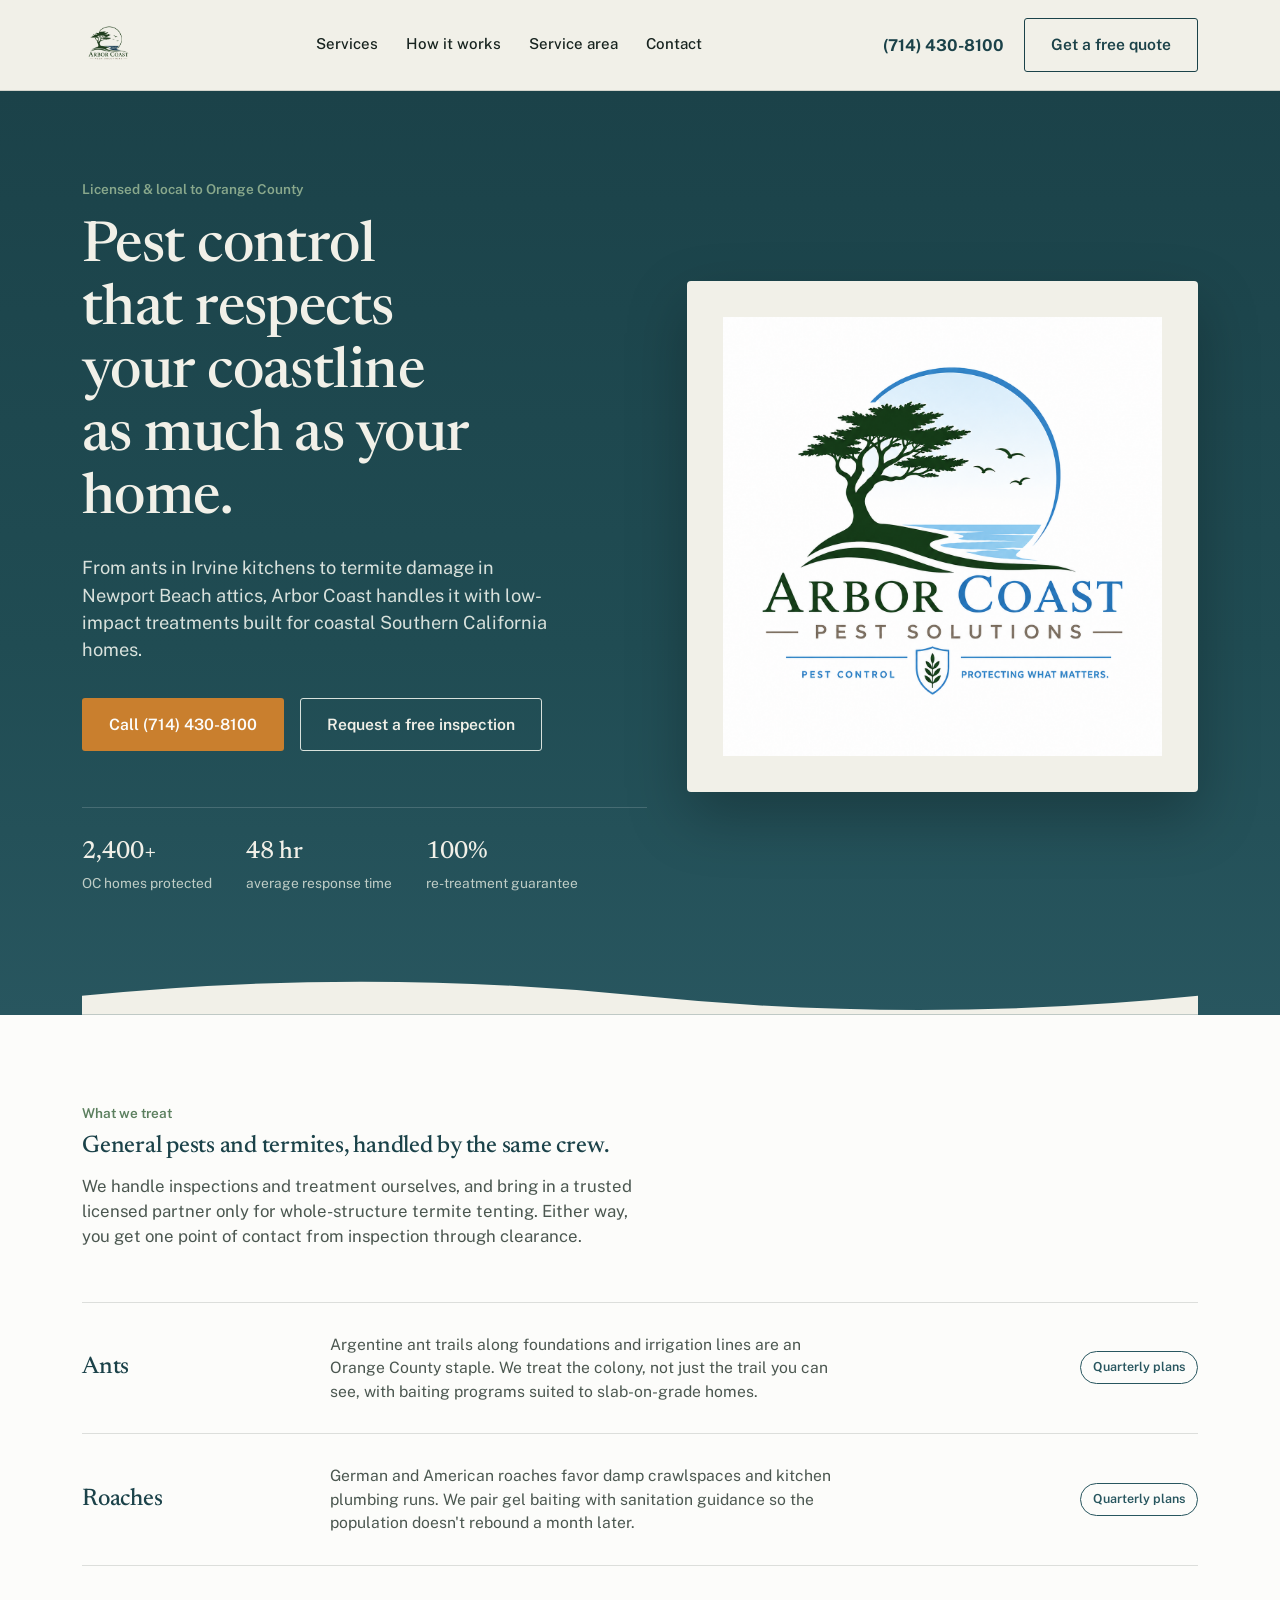
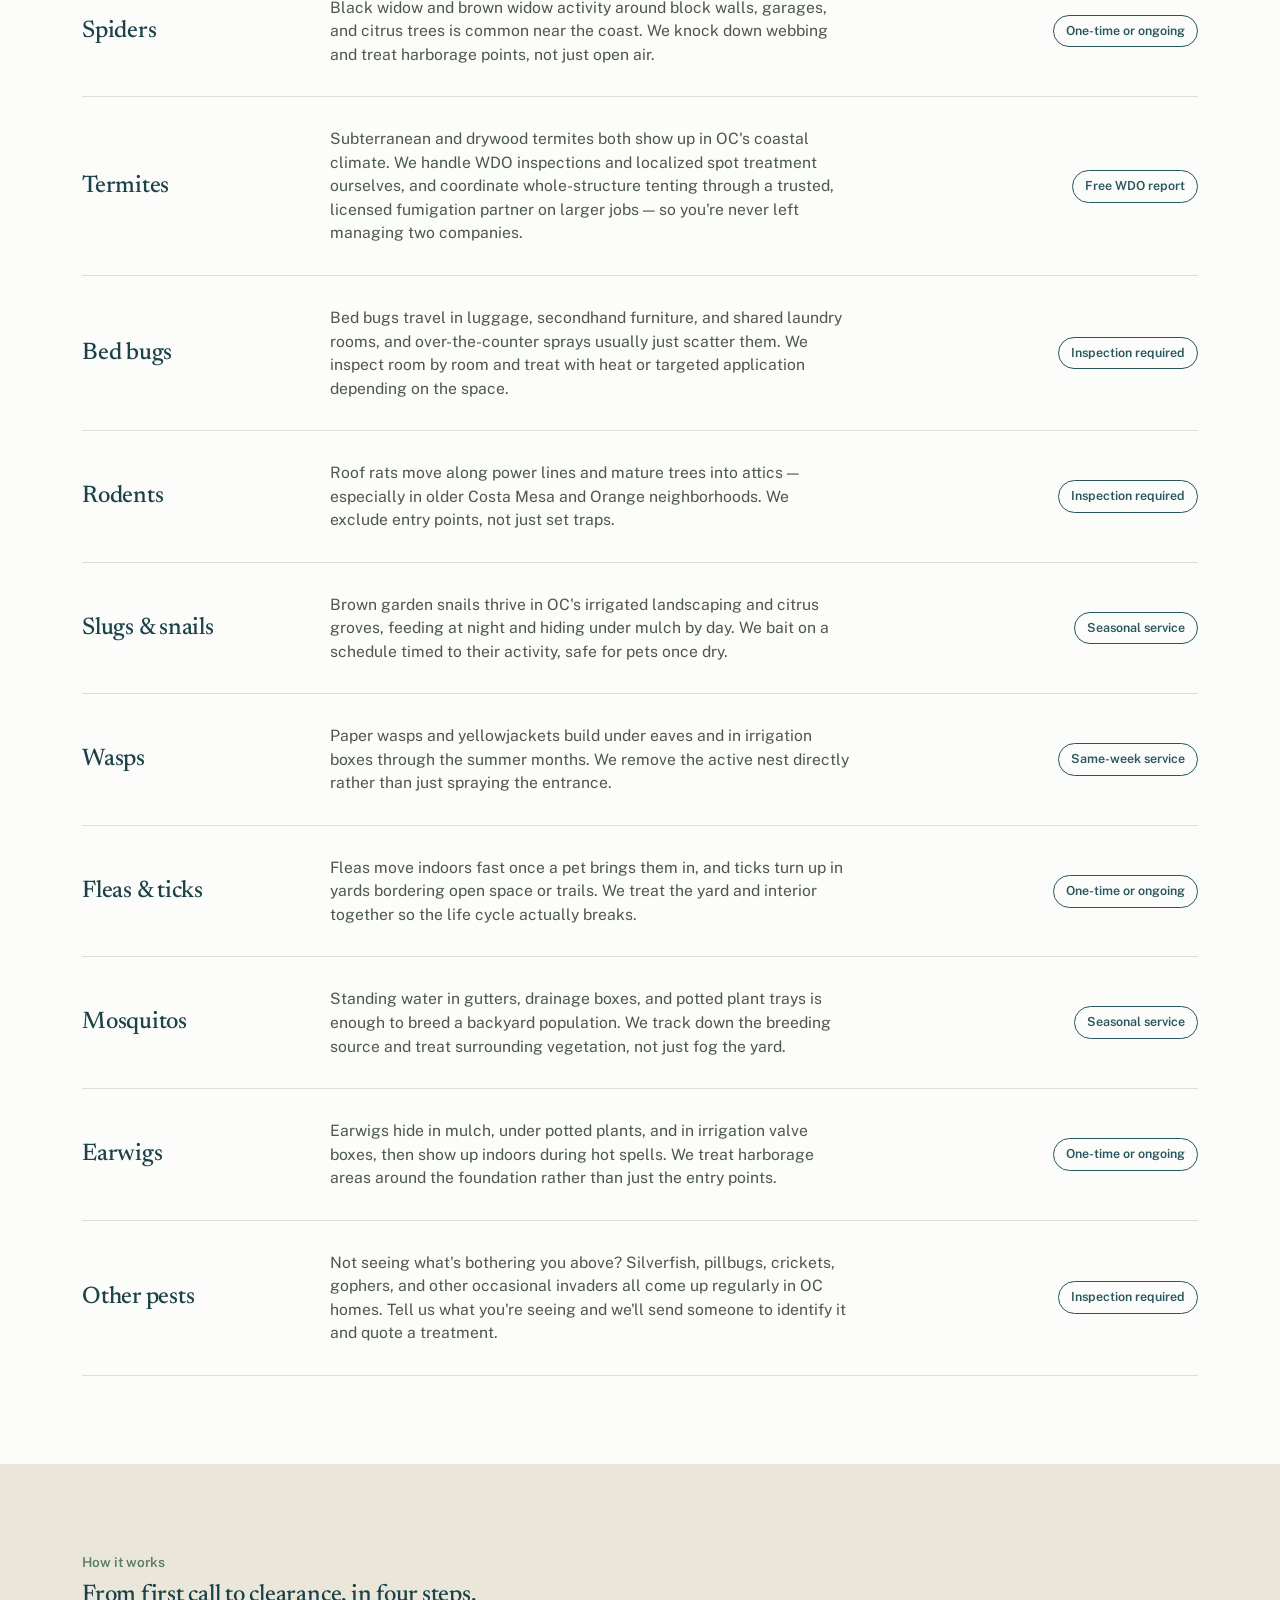
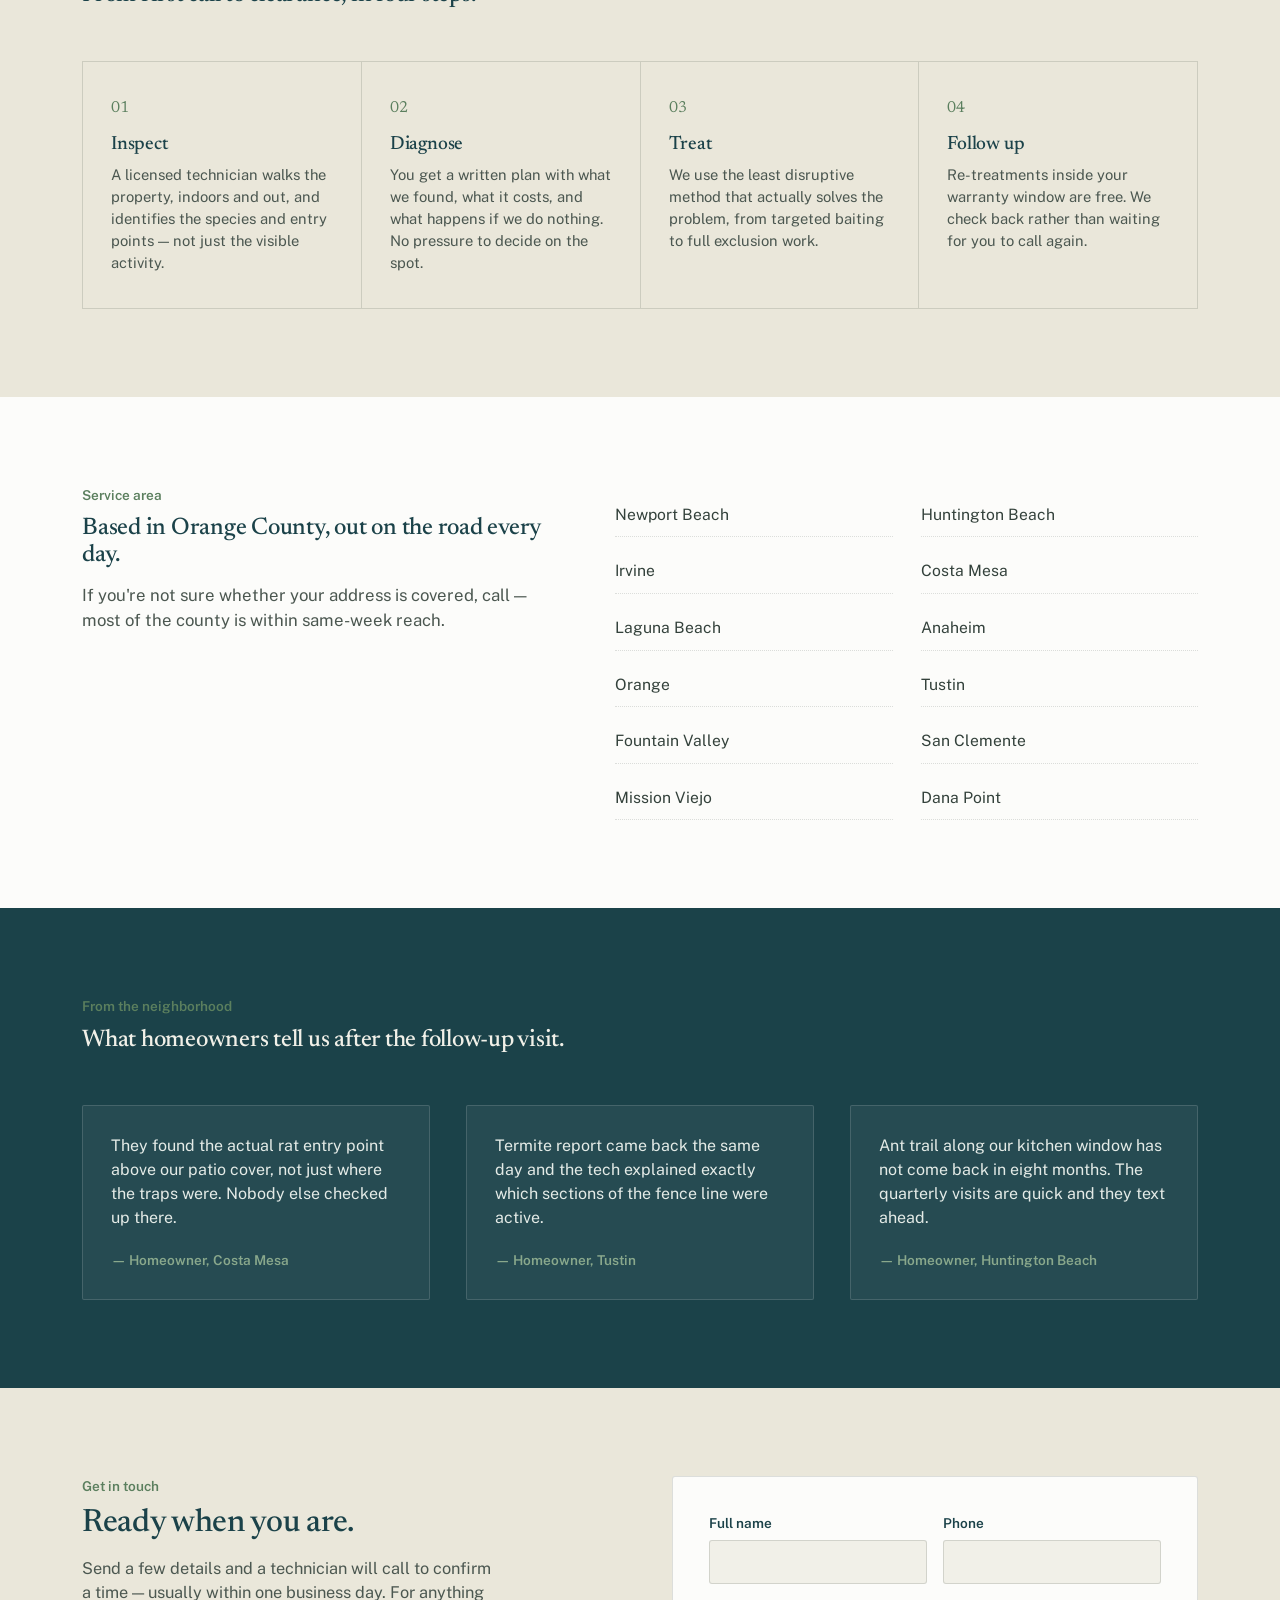
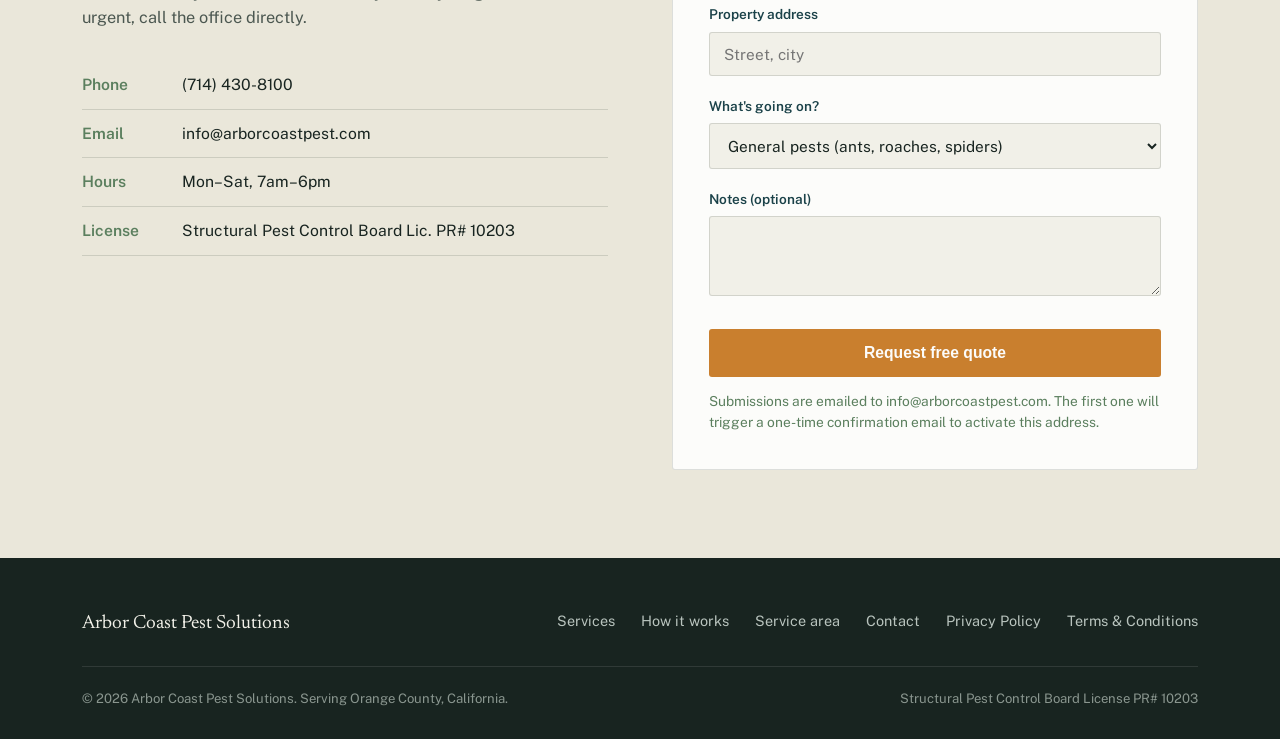
==== commit d9483d89: "updated license number" ====
--- a/index.html
+++ b/index.html
@@ -221,7 +221,7 @@
         <div><span class="label">Phone</span><a href="tel:+17144308100">(714) 430-8100</a></div>
         <div><span class="label">Email</span><a href="mailto:info@arborcoastpest.com">info@arborcoastpest.com</a></div>
         <div><span class="label">Hours</span><span>Mon–Sat, 7am–6pm</span></div>
-        <div><span class="label">License</span><span>Structural Pest Control Board Lic. #OC-48291</span></div>
+        <div><span class="label">License</span><span>Structural Pest Control Board Lic. PR# 10203</span></div>
       </div>
     </div>
     <form action="https://formsubmit.co/info@arborcoastpest.com" method="POST">
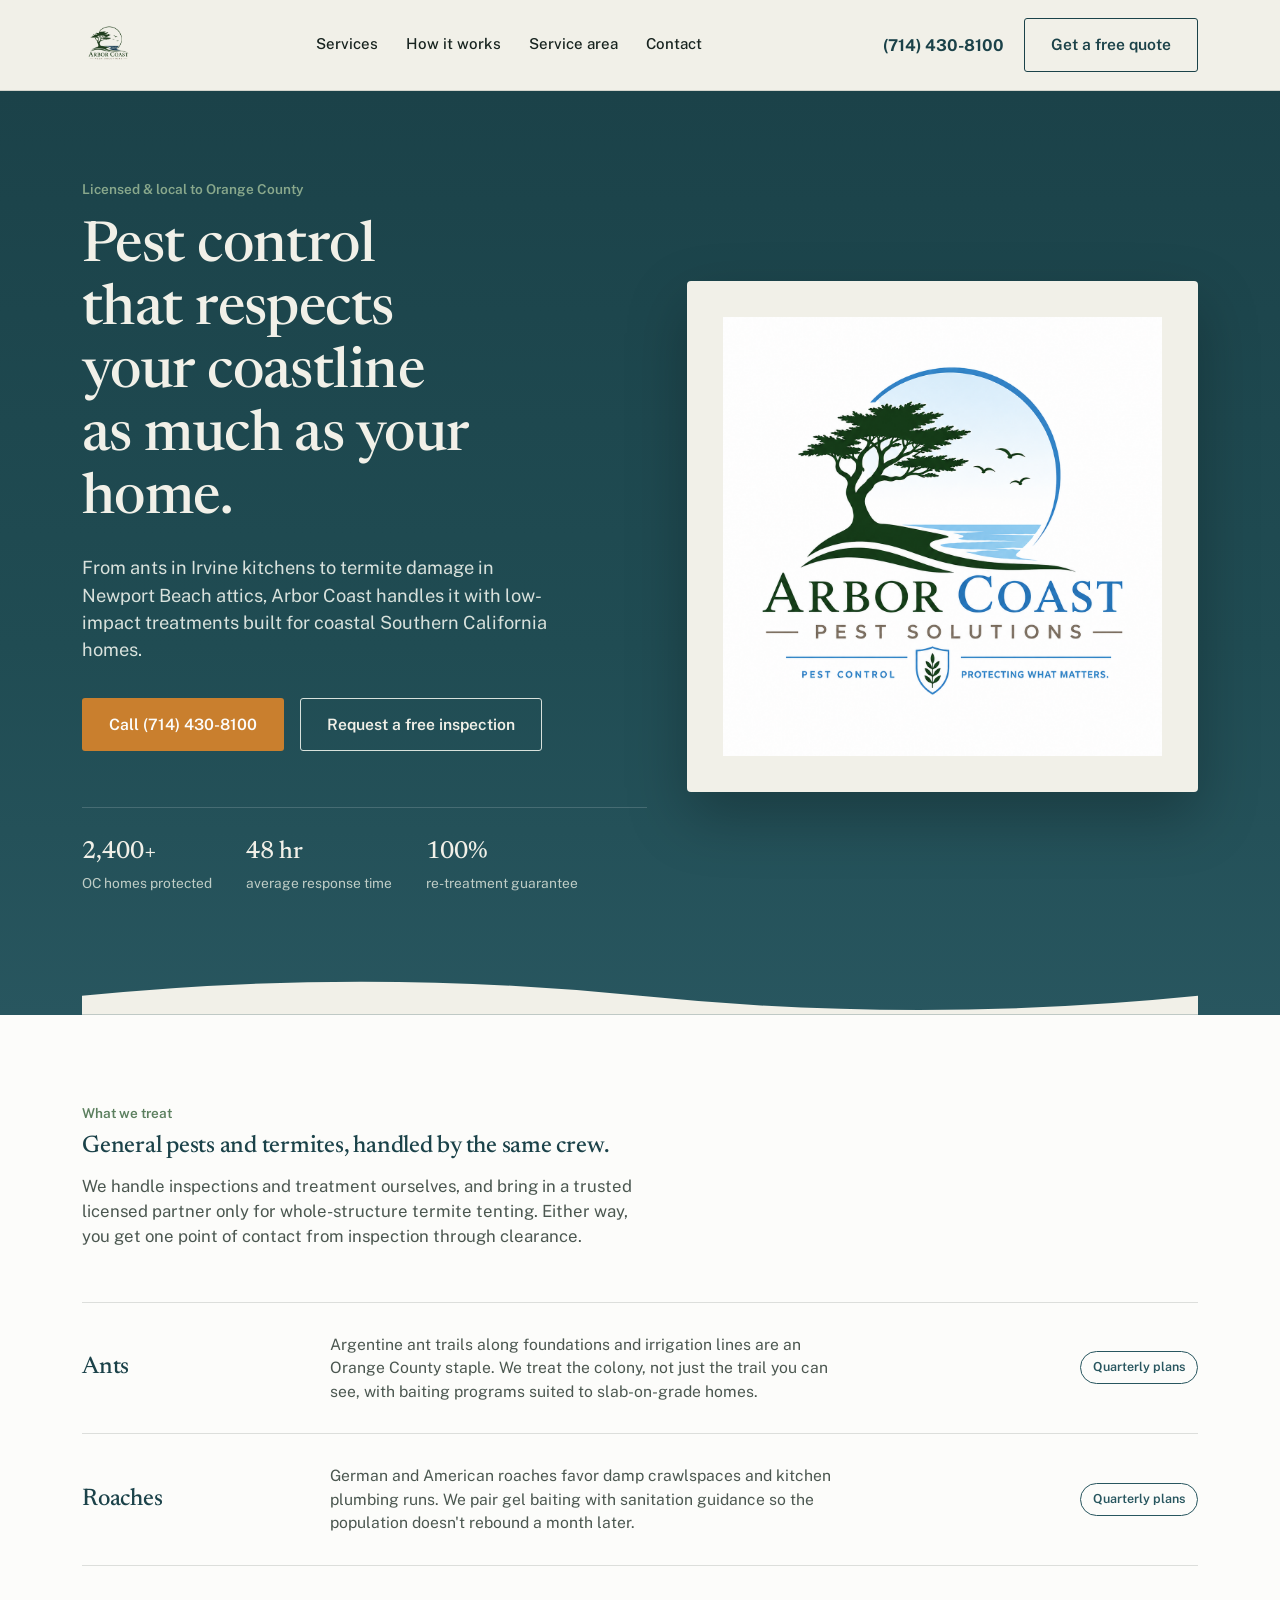
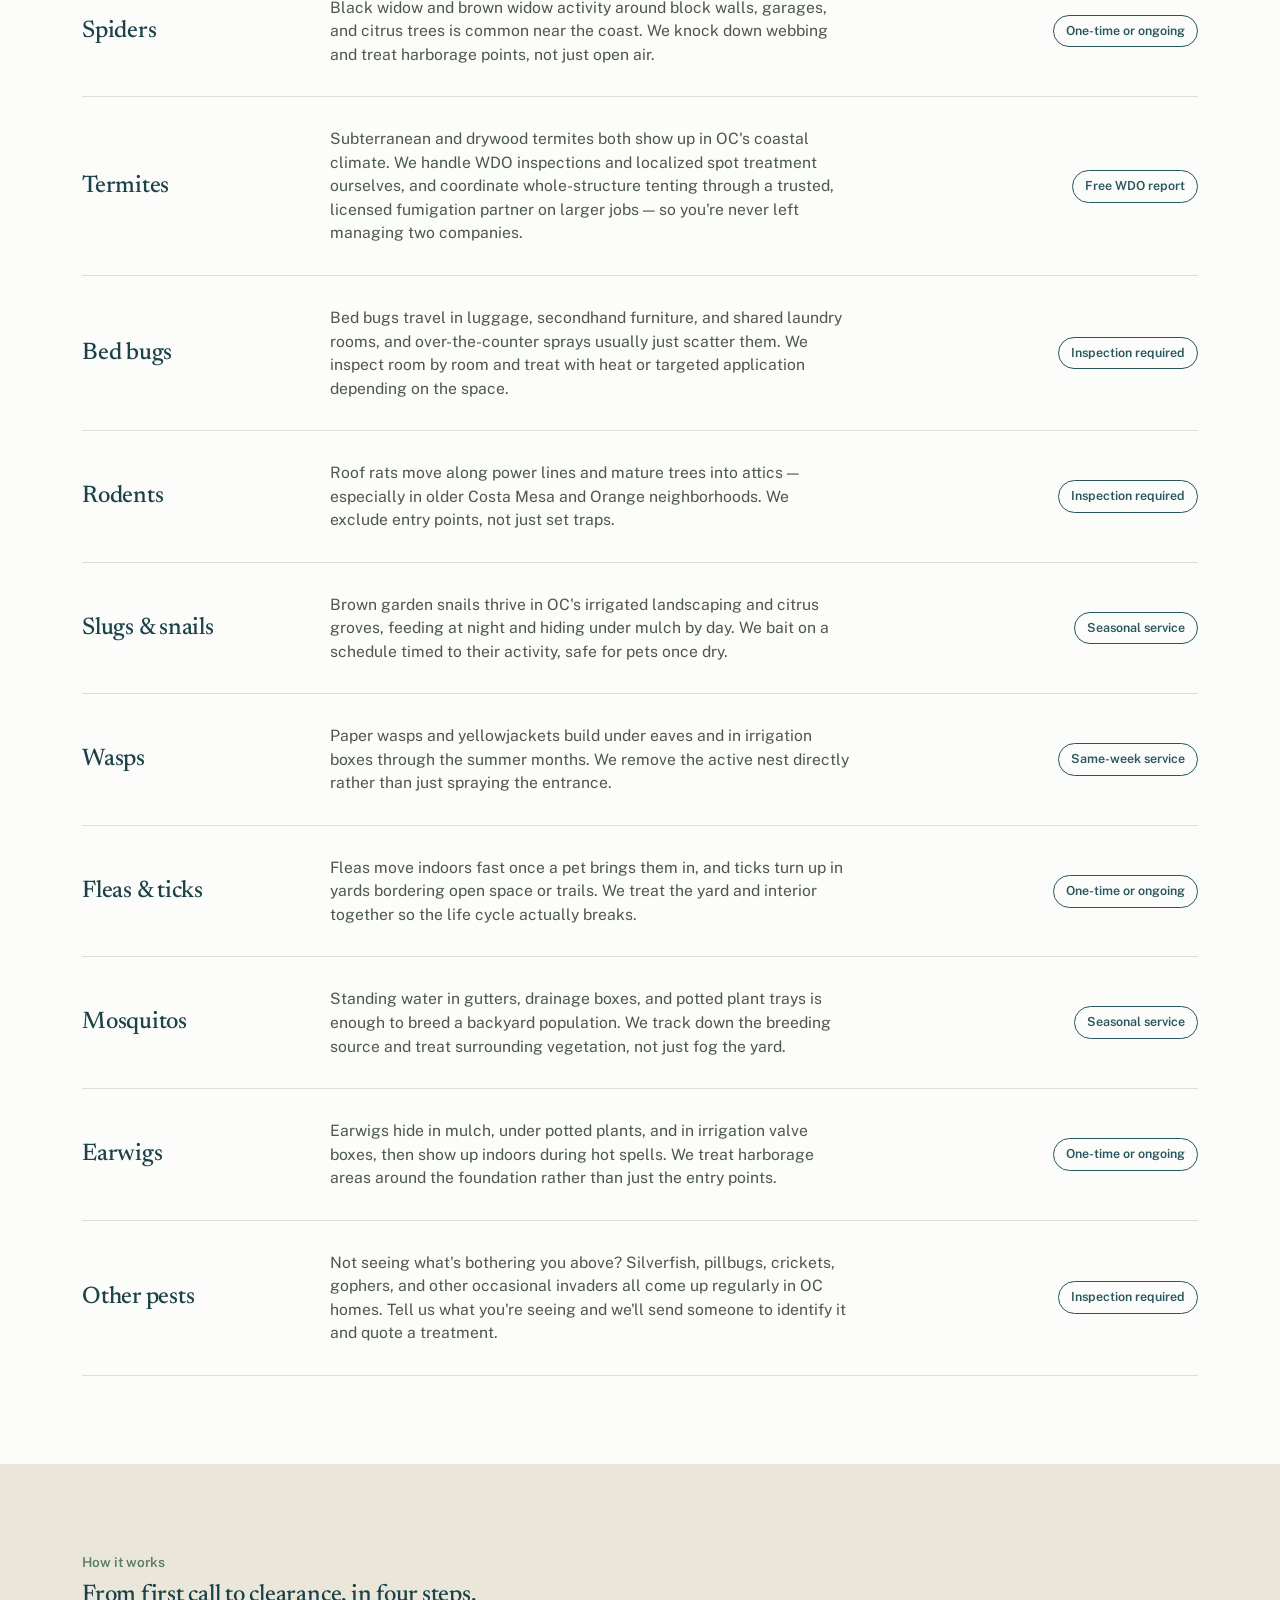
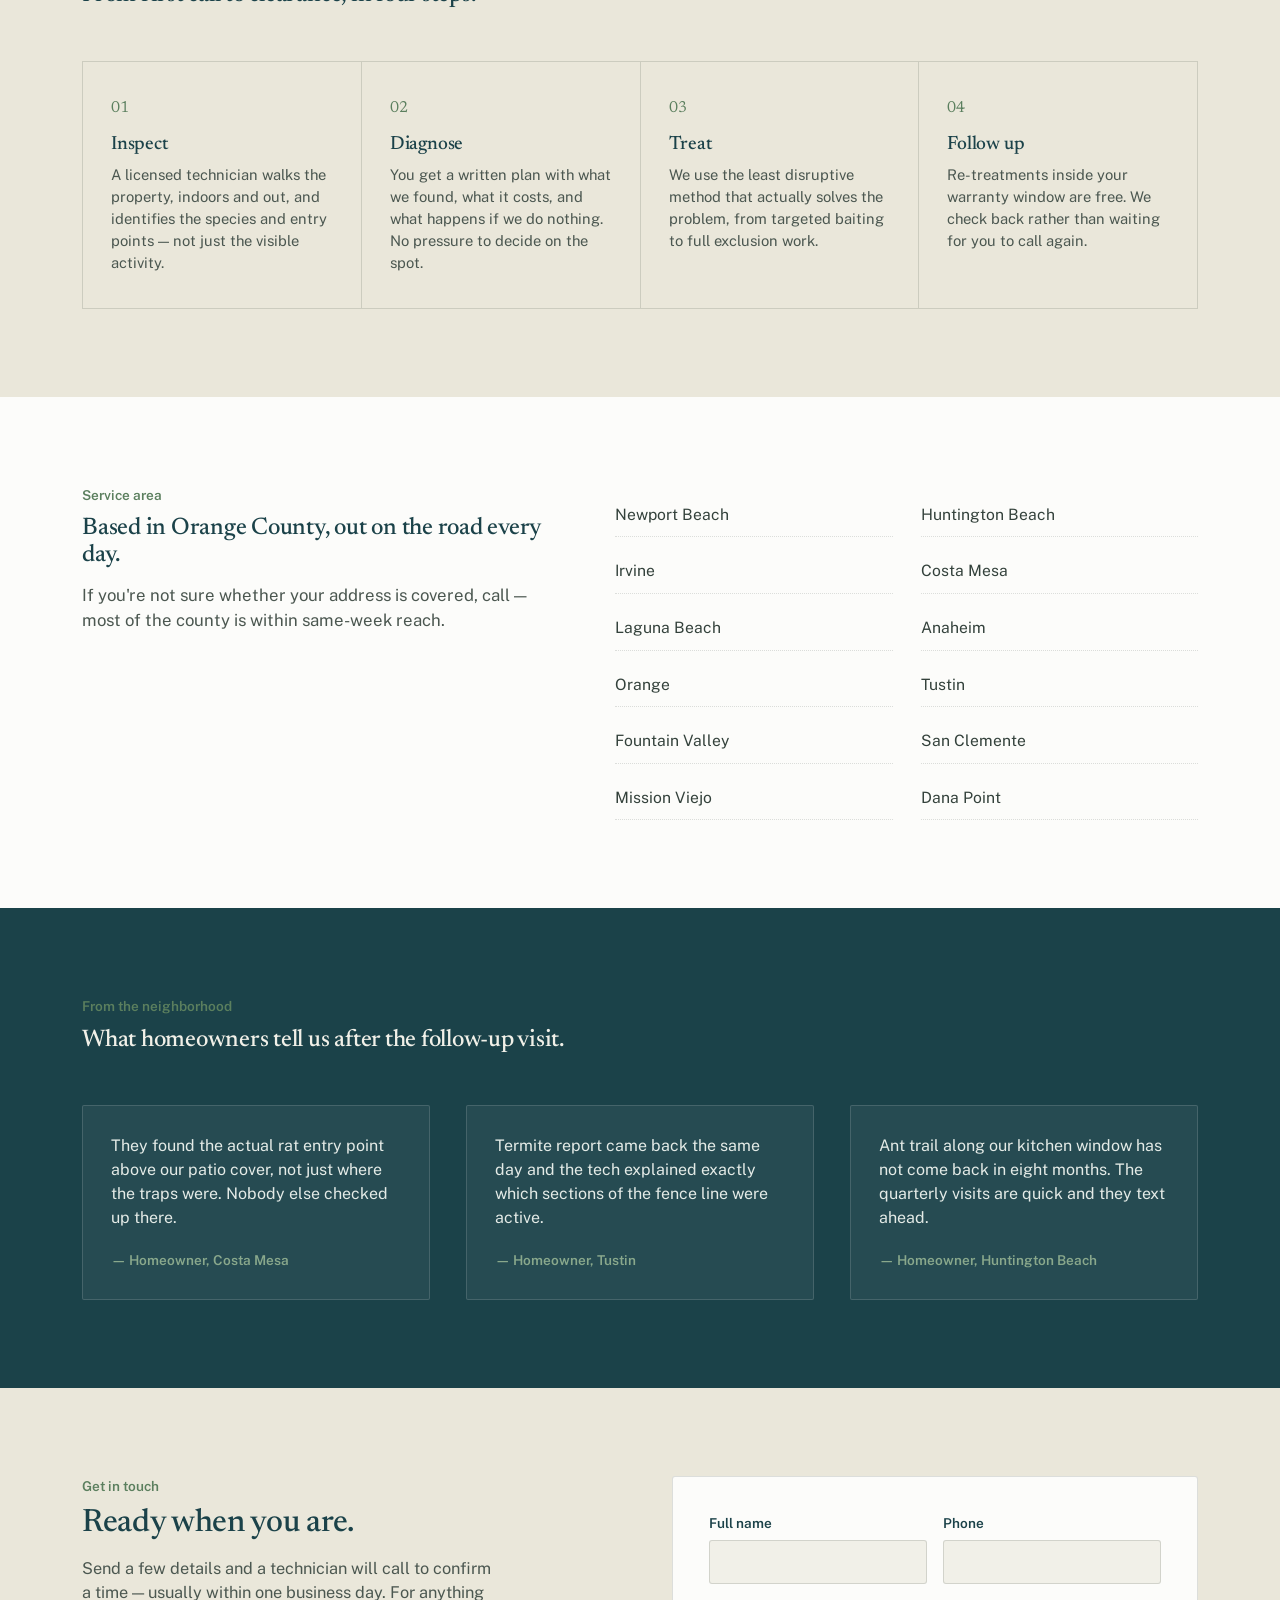
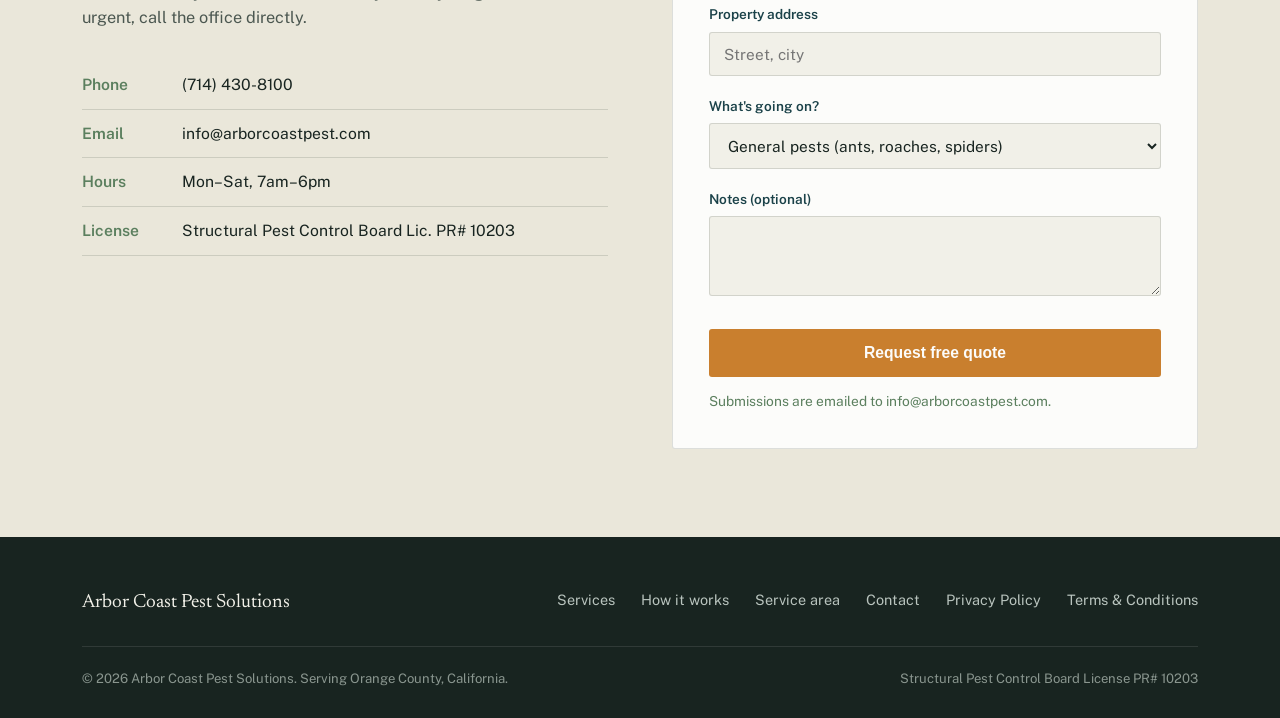
==== commit 8e89b005: "updated quote form" ====
--- a/index.html
+++ b/index.html
@@ -261,7 +261,7 @@
         <textarea id="notes" name="notes" rows="3"></textarea>
       </div>
       <button class="btn btn-amber" type="submit">Request free quote</button>
-      <p class="form-note" style="margin-top:14px;font-size:0.86rem;color:var(--sage);">Submissions are emailed to info@arborcoastpest.com. The first one will trigger a one-time confirmation email to activate this address.</p>
+      <p class="form-note" style="margin-top:14px;font-size:0.86rem;color:var(--sage);">Submissions are emailed to info@arborcoastpest.com.</p>
     </form>
   </div>
 </section>
